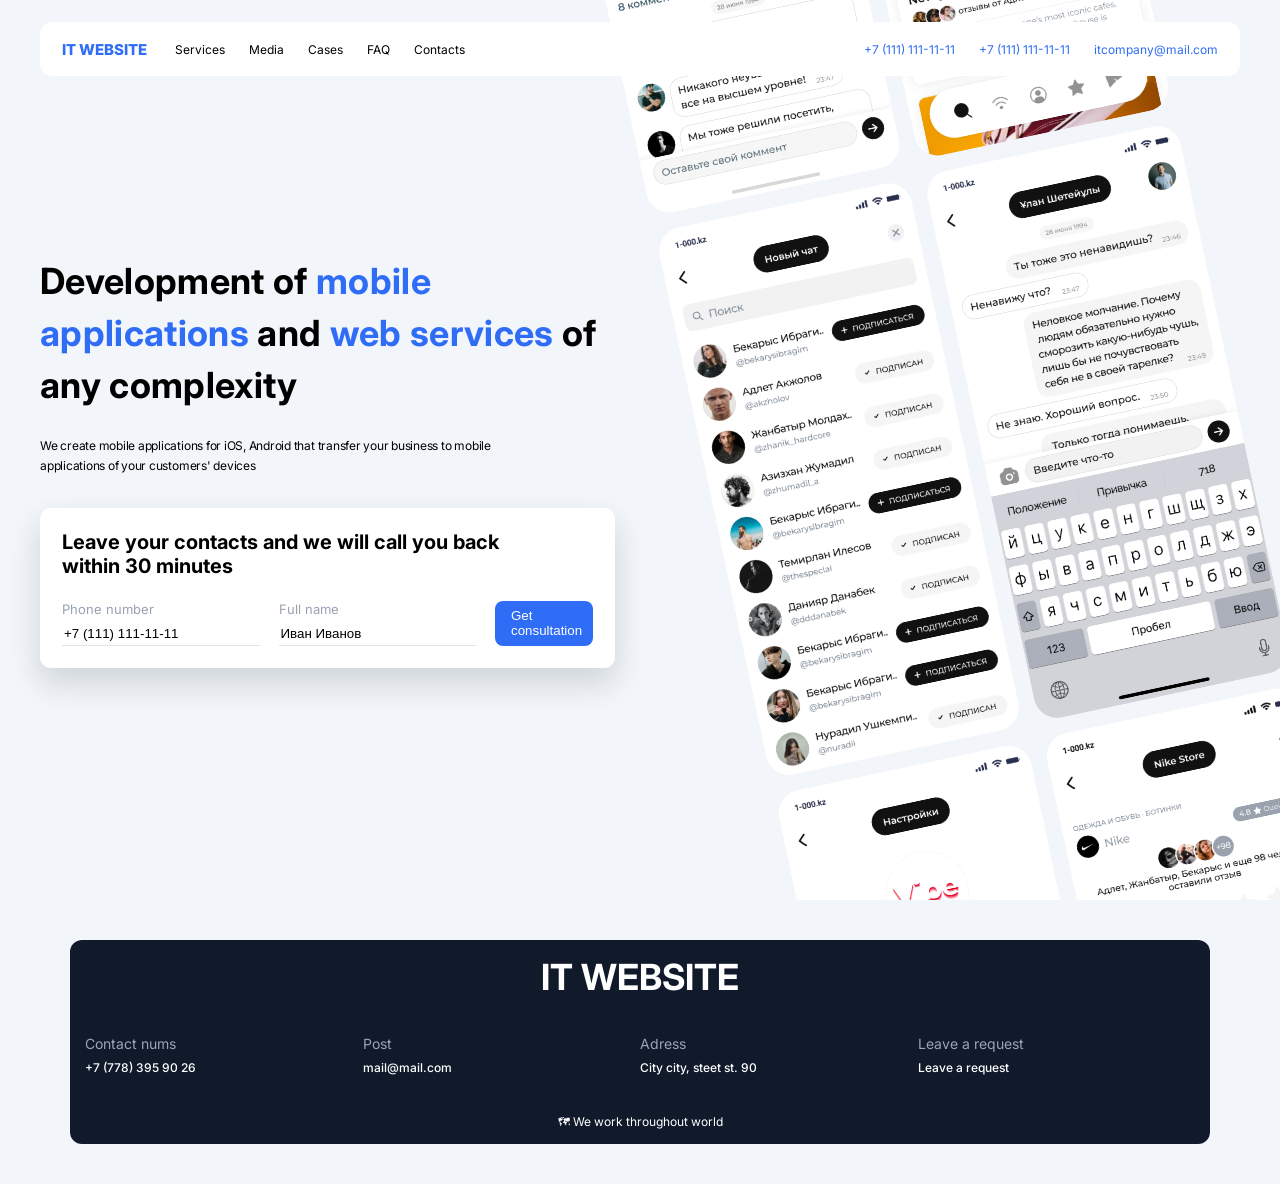
==== index.html @ f2cd30af "ready laba4" ====
<!doctype html>
<html lang="en">

<head>
    <meta charset="UTF-8" />
    <meta name="viewport" content="width=device-width, initial-scale=1.0" />
    <title>IT Website</title>
    <link href="https://fonts.googleapis.com/css2?family=Inter:wght@400;500;600;700;800&display=swap"
        rel="stylesheet" />
    <link rel="stylesheet" href="styles.css" />
</head>

<body>
    <div class="page">
        <header class="header">
            <div class="header_inner">
                <a class="logo" href="#top">IT WEBSITE</a>

                <nav class="navigation">
                    <a href="#services">Services</a>
                    <a href="#media">Media</a>
                    <a href="#cases">Cases</a>
                    <a href="#faq">FAQ</a>
                    <a href="#contacts">Contacts</a>
                </nav>

                <div class="header_contacts">
                    <a href="tel:+71111111111" class="contact-link contact-link--phone">+7 (111) 111-11-11</a>
                    <a href="tel:+71111111111" class="contact-link">+7 (111) 111-11-11</a>
                    <a href="mailto:itcompany@mail.com" class="contact-link contact-link--mail">itcompany@mail.com</a>
                </div>
            </div>
        </header>

        <main class="main">
            <div class="first_page">
                <div class="first_page_content">
                    <h1>Development of <span>mobile applications</span> and <span>web services</span> of
                        any complexity</h1>
                    <p class="description">We create mobile applications for iOS, Android that transfer your business to
                        mobile applications of your customers' devices</p>

                    <form class="consultation">
                        <div class="consultation_heading">Leave your contacts and we will call you back <br>within 30
                            minutes</div>
                        <div class="consultation_fields">
                            <label>
                                <span>Phone number</span>
                                <input type="tel" value="+7 (111) 111-11-11">
                            </label>
                            <label>
                                <span>Full name</span>
                                <input type="text" value="Иван Иванов">
                            </label>
                            <button type="submit">Get<br>consultation</button>
                        </div>
                    </form>
                </div>

                <div class="first_page_gallery">
                    <img src="src/pic1.jpg">
                    <img src="src/pic2.jpg">
                    <img src="src/pic3.jpg">
                    <img src="src/pic4.jpg">
                    <img src="src/pic5.jpg">
                    <img src="src/pic6.jpg">
                </div>
            </div>
        </main>

        <footer>
            <div class="footer_card">
                <a class="footer_logo" href="#top">IT WEBSITE</a>
                <div class="footer_contacts">
                    <p class="footer_item">
                        <span class="footer_label">Contact nums</span>
                        <strong>+7 (778) 395 90 26</strong>
                    </p>
                    <p class="footer_item">
                        <span class="footer_label">Post</span>
                        <strong>mail@mail.com</strong>
                    </p>
                    <p class="footer_item">
                        <span class="footer_label">Adress</span>
                        <strong>City city, steet st. 90</strong>
                    </p>
                    <p class="footer_item">
                        <span class="footer_label">Leave a request</span>
                        <strong>Leave a request</strong>
                    </p>
                </div>
                <p class="footer_world"><span>🗺</span> We work throughout world</p>
            </div>
        </footer>
    </div>
</body>

</html>
---- styles.css ----
:root {
    --blue: #2f6df6;
    --ink: #111827;
    --bg: #f2f5fa;
}

* {
    box-sizing: border-box;
}

body {
    margin: 0;
    font: 12px Inter, Arial, sans-serif;
    background: var(--bg);
}

a {
    color: black;
    text-decoration: none;
}

.header {
    position: fixed;
    z-index: 999;
    width: 100%;
    padding: 22px 40px;
}

.header_inner {
    display: flex;
    align-items: center;
    gap: 28px;
    min-height: 54px;
    padding: 0 22px;
    border-radius: 12px;
    background: white;
}

.logo {
    color: var(--blue);
    font-size: 15px;
    font-weight: 800;
}

.navigation,
.header_contacts {
    display: flex;
    align-items: center;
    gap: 24px;
    font-size: 12px;
}

.header_contacts {
    margin-left: auto;
    color: var(--blue);  
}

.header_contacts a {
    color: var(--blue);
}

.first_page {
    height: 900px;
    overflow: hidden;
    display: flex;
    justify-content: space-between;
    align-items: center;
    margin: 0 auto;
    padding: 0 40px;
}

.first_page_content {
    position: relative;
    z-index: 1;
    flex: 1 1 676px;
}

h1 {
    max-width: 600px;
    font-size: 36px;
    line-height: 144%;
    letter-spacing: 0.33px;
}

h1 span {
    color: var(--blue);
}

.description {
    max-width: 500px;
    line-height: 20px;
    letter-spacing: -0.24px;
    margin: 24px 0 32px;
}

.consultation {
    width: min(100%, 575px);
    padding: 22px;
    border-radius: 11px;
    background: white;
    box-shadow: 0 15px 31px #172a2c29;
}

.consultation_heading {
    margin-bottom: 23px;
    font-size: 20px;
    font-weight: 700;
}

.consultation_fields {
    display: grid;
    grid-template-columns: 1fr 1fr 98px;
    gap: 19px;

}

.consultation label {
    display: grid;
    color: #98a2b3;
    font-size: 13px;
}

.consultation input {
    width: 100%;
    border: 0;
    border-bottom: 1px solid #dfe3ea;
    outline: 0;
}

.consultation button {
    height: 45px;
    border: 0;
    border-radius: 8px;
    background: var(--blue);
    color: white;
    text-align: left;
    padding: 0 16px;
}

.first_page_gallery {
    flex: 0 1 540px;
    width: min(540px, 45vw);
    display: grid;
    grid-template-columns: repeat(2, 1fr);
    gap: 16px;
    transform: rotate(-12deg);
}

.first_page_gallery img {
    width: 100%;
    border-radius: 24px;
}

.footer_card {
    padding: 15px;
    border-radius: 12px;
    background: #101a2b;
    color: #fff;
    margin: 40px 70px;
}

.footer_card a{
    color: #fff;
}

.footer_logo {
    display: block;
    text-align: center;
    font-size: 36px;
    font-weight: 700;
    margin: 0 0 24px;
}

.footer_contacts {
    display: grid;
    grid-template-columns: repeat(4, 1fr);
}

.footer_item {
    display: grid;
    gap: 8px;
    font-style: normal;
}

.footer_label {
    color: #99a5b9;
    font-size: 14px;
}

.footer_item strong {
    font-weight: 500;
}

.footer_world {
    margin: 27px 0 0;
    text-align: center;
}
/* 
@media (max-width: 900px) {
    .header {
        padding: 12px 0;
    }

    .header_inner {
        padding: 0 16px;
    }

    .navigation {
        display: none;
    }

    .header_contacts .contact-link--phone {
        display: none;
    }

    .main {
        padding-top: 78px;
    }

    .first_page {
        min-height: 0;
        align-items: flex-start;
        gap: 24px;
        padding: 42px 24px 60px;
    }

    .first_page_content {
        flex-basis: 52%;
    }

    h1 {
        font-size: clamp(32px, 5vw, 44px);
        letter-spacing: -1.8px;
    }

    .first_page_description {
        margin: 22px 0 32px;
    }

    .consultation {
        padding: 20px 18px;
    }

    .consultation_fields {
        grid-template-columns: 1fr;
        gap: 16px;
    }

    .consultation button {
        width: 140px;
    }

    .first_page_gallery {
        flex-basis: 420px;
        width: 42vw;
        gap: 10px;
    }
}

@media (max-width: 600px) {


    .header_inner {
        justify-content: center;
        min-height: 48px;
    }


    .main {
        padding-top: 72px;
    }

    .first_page {
        display: flex;
        flex-direction: column;
        align-items: stretch;
        gap: 0;
        padding: 42px 16px 48px;
    }

    .first_page_content {
        display: contents;
    }

    h1 {
        order: 1;
        max-width: 420px;
        font-size: clamp(30px, 8vw, 38px);
        line-height: 1.08;
        letter-spacing: -1.4px;
    }

    .first_page_description {
        order: 2;
        max-width: 420px;
        margin: 24px 0 28px;
        font-size: 13px;
    }

    .first_page_gallery {
        order: 3;
        align-self: center;
        flex: 0 1 auto;
        width: min(100%, 420px);
        margin: 14px 0 26px;
        gap: 8px;
        transform: rotate(-8deg);
    }

    .first_page_gallery img {
        border-radius: 16px;
    }

    .consultation {
        order: 4;
        width: 100%;
        max-width: 420px;
        align-self: center;
        padding: 26px 18px 24px;
    }

    .consultation_heading {
        margin-bottom: 24px;
        font-size: 16px;
    }

    .consultation button {
        width: 155px;
    }
} */
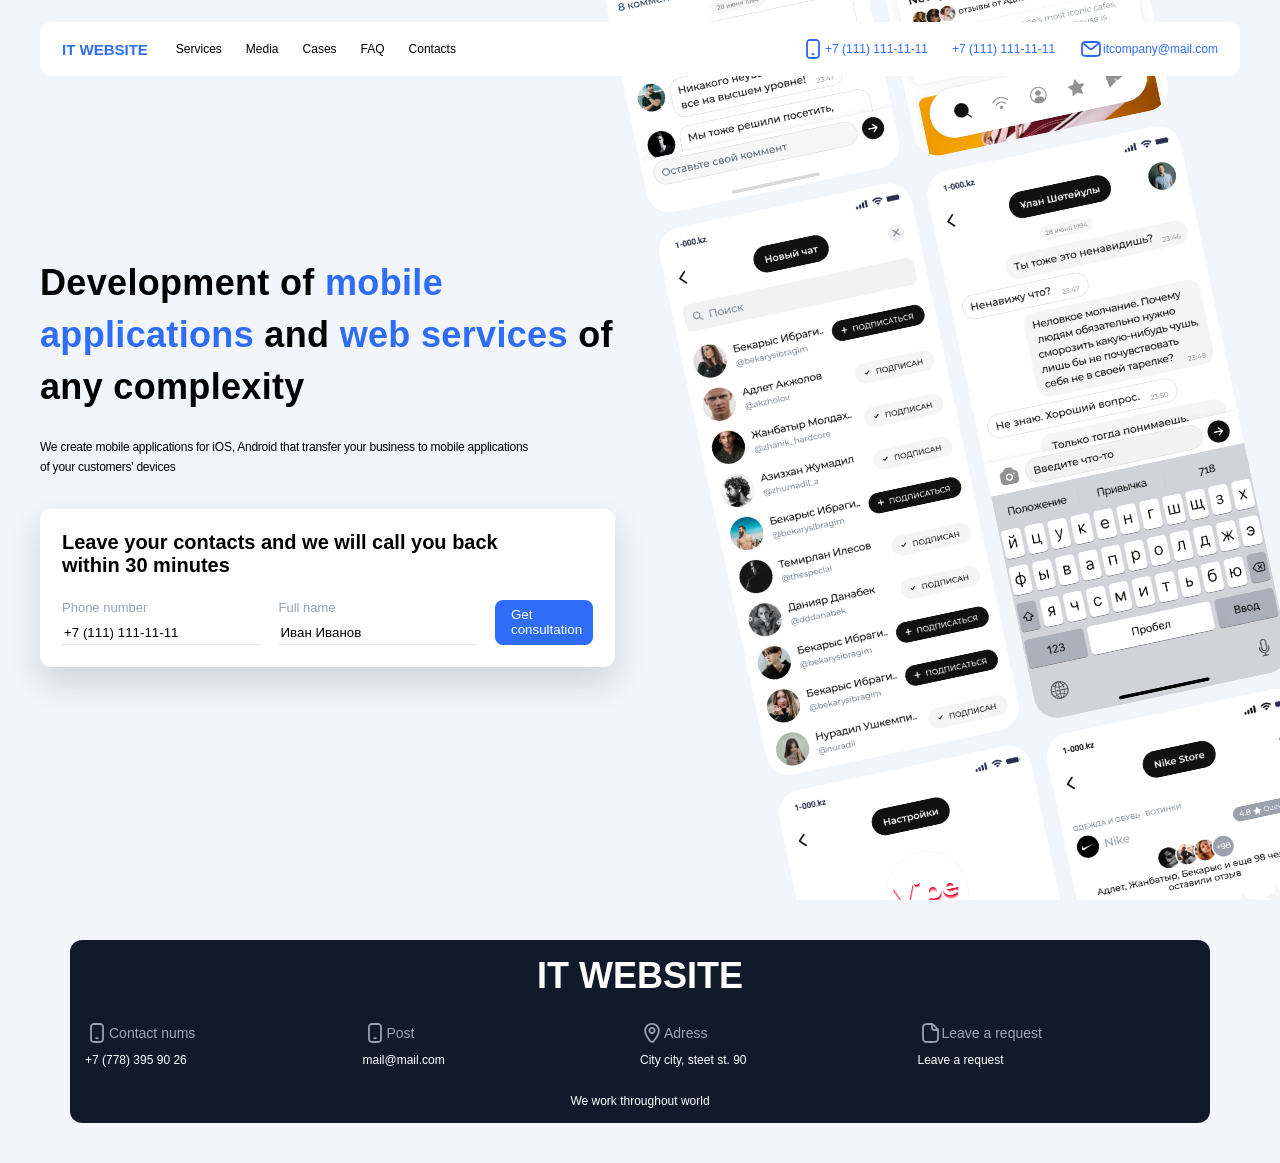
==== commit 7e38973d: "final ver" ====
--- a/index.html
+++ b/index.html
@@ -5,8 +5,6 @@
     <meta charset="UTF-8" />
     <meta name="viewport" content="width=device-width, initial-scale=1.0" />
     <title>IT Website</title>
-    <link href="https://fonts.googleapis.com/css2?family=Inter:wght@400;500;600;700;800&display=swap"
-        rel="stylesheet" />
     <link rel="stylesheet" href="styles.css" />
 </head>
 
@@ -25,9 +23,15 @@
                 </nav>
 
                 <div class="header_contacts">
-                    <a href="tel:+71111111111" class="contact-link contact-link--phone">+7 (111) 111-11-11</a>
+                    <div class="svg_block">
+                        <img src="src/ico/phone.svg">
+                        <a href="tel:+71111111111" class="contact-link">+7 (111) 111-11-11</a>
+                    </div>
                     <a href="tel:+71111111111" class="contact-link">+7 (111) 111-11-11</a>
-                    <a href="mailto:itcompany@mail.com" class="contact-link contact-link--mail">itcompany@mail.com</a>
+                    <div class="svg_block">
+                        <img src="src/ico/mail.svg">
+                        <a href="mailto:itcompany@mail.com" class="contact-link">itcompany@mail.com</a>
+                    </div>
                 </div>
             </div>
         </header>
@@ -72,24 +76,36 @@
             <div class="footer_card">
                 <a class="footer_logo" href="#top">IT WEBSITE</a>
                 <div class="footer_contacts">
-                    <p class="footer_item">
-                        <span class="footer_label">Contact nums</span>
+                    <div class="footer_item">
+                        <div class="svg_block">
+                            <img src="src/ico/phone_footer.svg">
+                            <span class="footer_label">Contact nums</span>
+                        </div>
                         <strong>+7 (778) 395 90 26</strong>
-                    </p>
-                    <p class="footer_item">
-                        <span class="footer_label">Post</span>
+                    </div>
+                    <div class="footer_item">
+                        <div class="svg_block">
+                            <img src="src/ico/phone_footer.svg">
+                            <span class="footer_label">Post</span>
+                        </div>
                         <strong>mail@mail.com</strong>
-                    </p>
-                    <p class="footer_item">
-                        <span class="footer_label">Adress</span>
+                    </div>
+                    <div class="footer_item">
+                        <div class="svg_block">
+                            <img src="src/ico/place_footer.svg">
+                            <span class="footer_label">Adress</span>
+                        </div>
                         <strong>City city, steet st. 90</strong>
-                    </p>
-                    <p class="footer_item">
-                        <span class="footer_label">Leave a request</span>
+                    </div>
+                    <div class="footer_item">
+                        <div class="svg_block">
+                            <img src="src/ico/document_footer.svg">
+                            <span class="footer_label">Leave a request</span>
+                        </div>
                         <strong>Leave a request</strong>
-                    </p>
+                    </div>
                 </div>
-                <p class="footer_world"><span>🗺</span> We work throughout world</p>
+                <p class="footer_world">We work throughout world</p>
             </div>
         </footer>
     </div>
--- a/styles.css
+++ b/styles.css
@@ -57,6 +57,11 @@
 
 .header_contacts a {
     color: var(--blue);
+}
+
+.svg_block {
+    display: flex;
+    align-items: center;
 }
 
 .first_page {
@@ -194,137 +199,4 @@
 .footer_world {
     margin: 27px 0 0;
     text-align: center;
-}
-/* 
-@media (max-width: 900px) {
-    .header {
-        padding: 12px 0;
-    }
-
-    .header_inner {
-        padding: 0 16px;
-    }
-
-    .navigation {
-        display: none;
-    }
-
-    .header_contacts .contact-link--phone {
-        display: none;
-    }
-
-    .main {
-        padding-top: 78px;
-    }
-
-    .first_page {
-        min-height: 0;
-        align-items: flex-start;
-        gap: 24px;
-        padding: 42px 24px 60px;
-    }
-
-    .first_page_content {
-        flex-basis: 52%;
-    }
-
-    h1 {
-        font-size: clamp(32px, 5vw, 44px);
-        letter-spacing: -1.8px;
-    }
-
-    .first_page_description {
-        margin: 22px 0 32px;
-    }
-
-    .consultation {
-        padding: 20px 18px;
-    }
-
-    .consultation_fields {
-        grid-template-columns: 1fr;
-        gap: 16px;
-    }
-
-    .consultation button {
-        width: 140px;
-    }
-
-    .first_page_gallery {
-        flex-basis: 420px;
-        width: 42vw;
-        gap: 10px;
-    }
-}
-
-@media (max-width: 600px) {
-
-
-    .header_inner {
-        justify-content: center;
-        min-height: 48px;
-    }
-
-
-    .main {
-        padding-top: 72px;
-    }
-
-    .first_page {
-        display: flex;
-        flex-direction: column;
-        align-items: stretch;
-        gap: 0;
-        padding: 42px 16px 48px;
-    }
-
-    .first_page_content {
-        display: contents;
-    }
-
-    h1 {
-        order: 1;
-        max-width: 420px;
-        font-size: clamp(30px, 8vw, 38px);
-        line-height: 1.08;
-        letter-spacing: -1.4px;
-    }
-
-    .first_page_description {
-        order: 2;
-        max-width: 420px;
-        margin: 24px 0 28px;
-        font-size: 13px;
-    }
-
-    .first_page_gallery {
-        order: 3;
-        align-self: center;
-        flex: 0 1 auto;
-        width: min(100%, 420px);
-        margin: 14px 0 26px;
-        gap: 8px;
-        transform: rotate(-8deg);
-    }
-
-    .first_page_gallery img {
-        border-radius: 16px;
-    }
-
-    .consultation {
-        order: 4;
-        width: 100%;
-        max-width: 420px;
-        align-self: center;
-        padding: 26px 18px 24px;
-    }
-
-    .consultation_heading {
-        margin-bottom: 24px;
-        font-size: 16px;
-    }
-
-    .consultation button {
-        width: 155px;
-    }
-} */+}
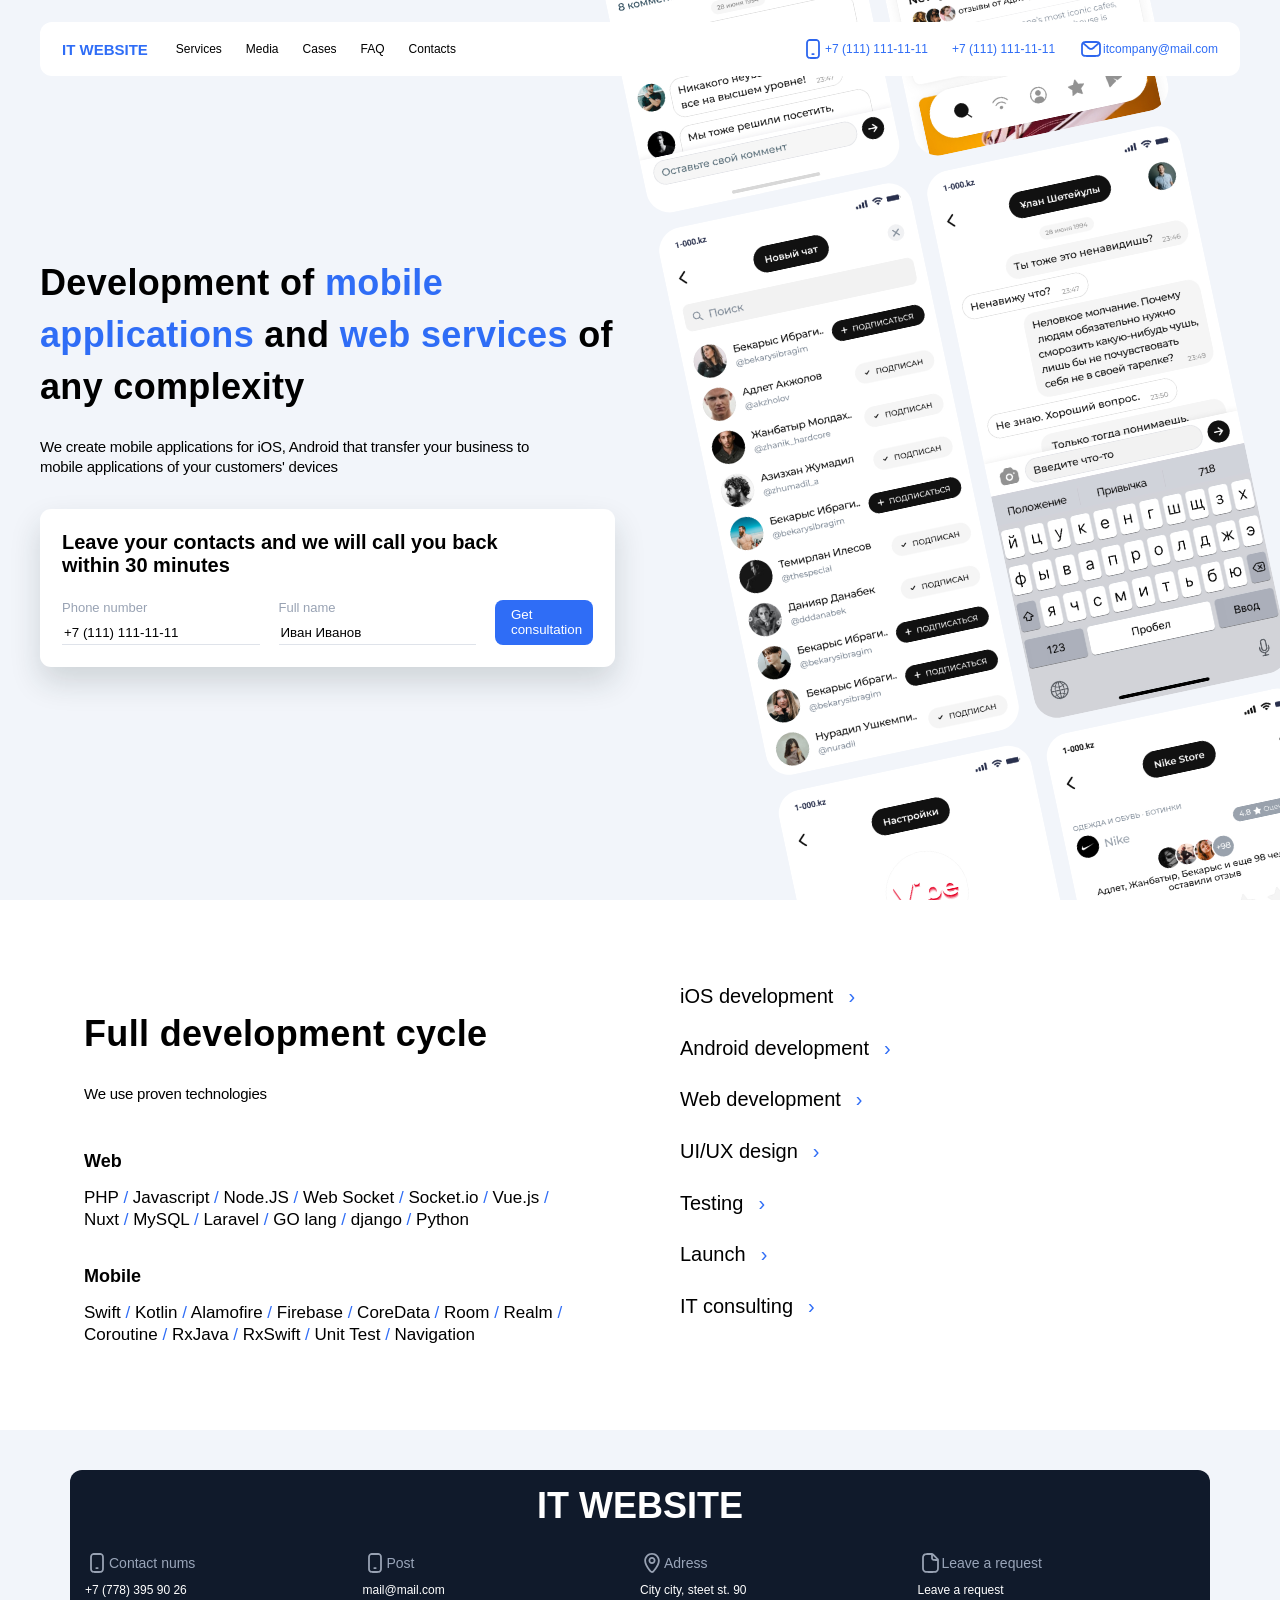
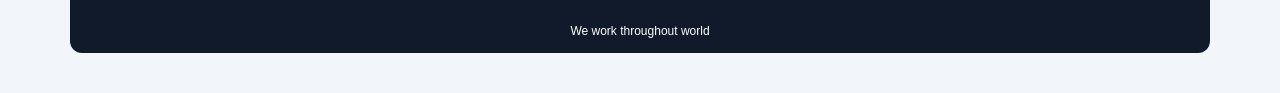
==== commit a937dc08: "Built second_page" ====
--- a/index.html
+++ b/index.html
@@ -70,6 +70,35 @@
                     <img src="src/pic6.jpg">
                 </div>
             </div>
+            <div class="second_page">
+                <div class="name_block">
+                    <h1>Full development cycle</h1>
+                    <p class="description">We use proven technologies</p>
+                </div>
+                <div class="languages_block">
+                    <div>
+                        <h2>Web</h2>
+                        <p class="enums">PHP <span>/</span> Javascript <span>/</span> Node.JS <span>/</span> Web Socket <span>/</span>
+                            Socket.io <span>/</span> Vue.js <span>/</span> Nuxt <span>/</span> MySQL <span>/</span>
+                            Laravel <span>/</span> GO lang <span>/</span> django <span>/</span> Python</p>
+                    </div>
+                    <div>
+                        <h2>Mobile</h2>
+                        <p class="enums">Swift <span>/</span> Kotlin <span>/</span> Alamofire <span>/</span> Firebase <span>/</span>
+                            CoreData <span>/</span> Room <span>/</span> Realm <span>/</span> Coroutine <span>/</span>
+                            RxJava <span>/</span> RxSwift <span>/</span> Unit Test <span>/</span> Navigation</p>
+                    </div>
+                </div>
+                <div class="nav_block">
+                    <a href="#ios">iOS development <span>&#8250</span></a>
+                    <a href="#android">Android development <span>&#8250</span></a>
+                    <a href="#web">Web development <span>&#8250</span></a>
+                    <a href="#design">UI/UX design <span>&#8250</span></a>
+                    <a href="#testing">Testing <span>&#8250</span></a>
+                    <a href="#launch">Launch <span>&#8250</span></a>
+                    <a href="#consulting">IT consulting <span>&#8250</span></a>
+                </div>
+            </div>
         </main>
 
         <footer>
--- a/styles.css
+++ b/styles.css
@@ -93,6 +93,7 @@
 
 .description {
     max-width: 500px;
+    font-size: 15px;
     line-height: 20px;
     letter-spacing: -0.24px;
     margin: 24px 0 32px;
@@ -199,4 +200,62 @@
 .footer_world {
     margin: 27px 0 0;
     text-align: center;
-}+}
+
+.second_page {
+    display: grid;
+    column-gap:100px;
+    min-height: 520px;
+    padding: 84px;
+    justify-content: left;
+    background: white;
+}
+
+
+.languages_block {
+    width: 496px;
+    display: flex;
+    flex-direction: column;
+    gap: 20px;
+}
+
+
+.enums {
+    margin: 0;
+    font-size: 17px;
+    line-height: 22px;
+}
+
+.enums span {
+    color: var(--blue);
+}
+
+
+.nav_block {
+    grid-column: 2;
+    grid-row: 1 / span 2; /* расстянул на 2 ряда вниз 1 - start, span 2 - end */
+    display: flex;
+    flex-direction: column;
+}
+
+.nav_block a {
+    display: flex;
+    flex: auto; /* занимает все пространство блока, позволяет сжиматься и расжиматься */
+    font-size: 20px;
+    line-height: 24px;
+    text-decoration: none;
+    color: black;
+}
+
+.nav_block a:hover{
+  font-weight: 600;
+  text-decoration: underline;
+  text-decoration-color: var(--blue);
+  text-underline-offset: 5px;
+}
+
+.nav_block a span{
+    color: var(--blue);
+    margin-left: 15px;
+    text-decoration: none;
+}
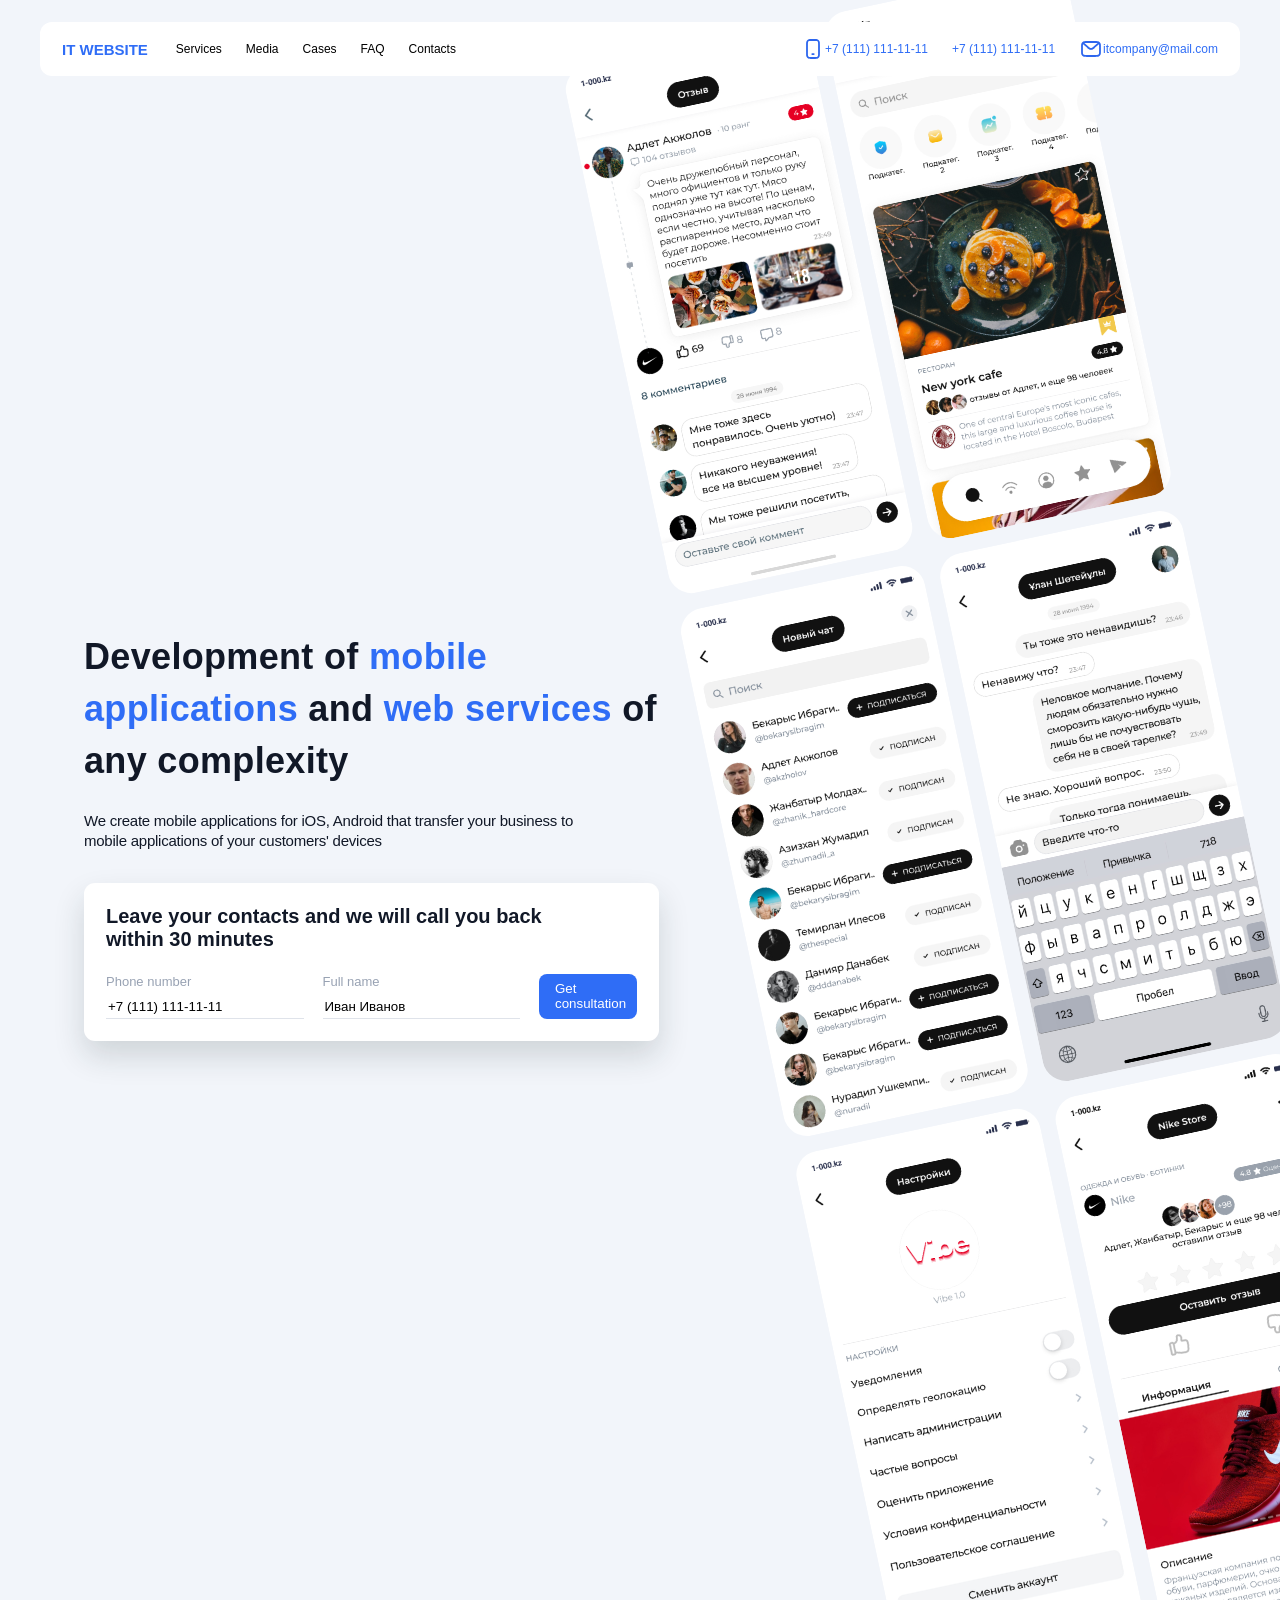
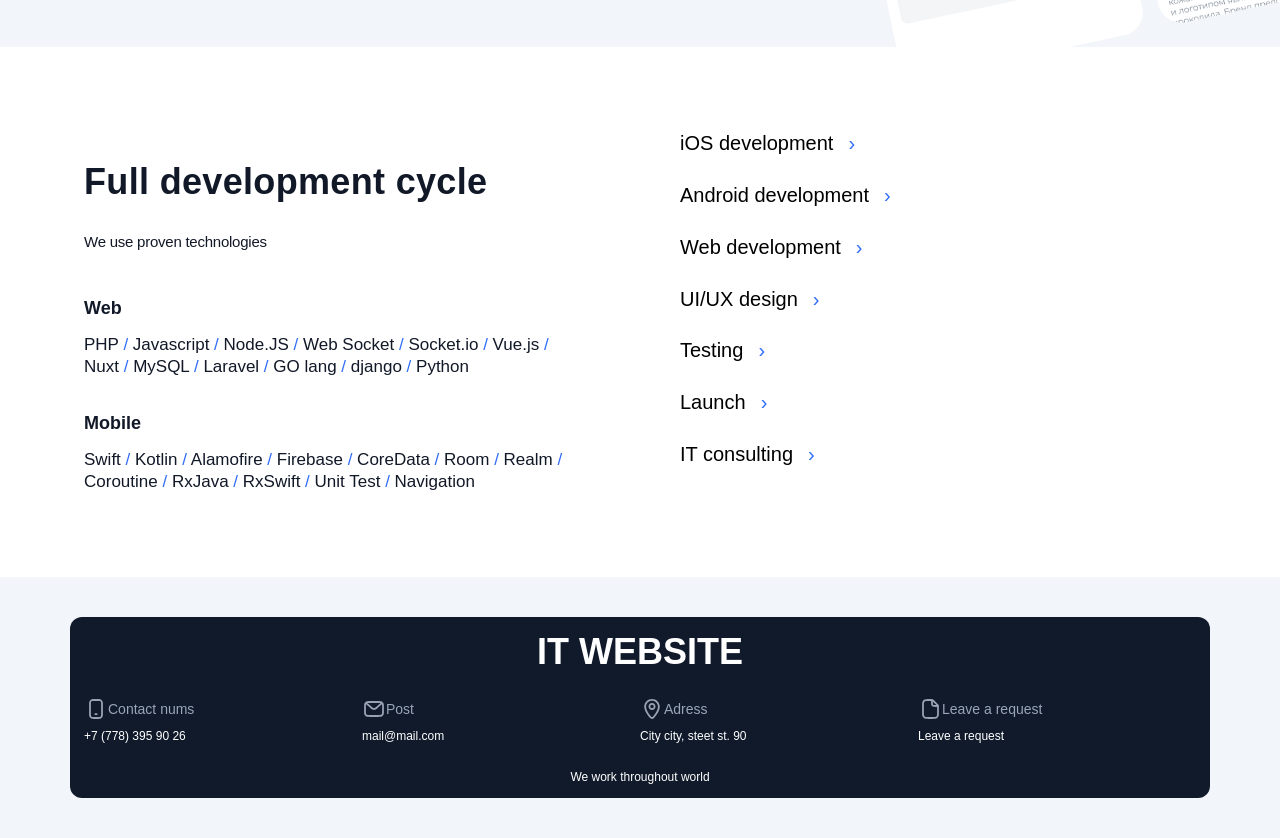
==== commit 3db4ea01: "Add adaptive" ====
--- a/index.html
+++ b/index.html
@@ -114,7 +114,7 @@
                     </div>
                     <div class="footer_item">
                         <div class="svg_block">
-                            <img src="src/ico/phone_footer.svg">
+                            <img src="src/ico/mail_footer.svg">
                             <span class="footer_label">Post</span>
                         </div>
                         <strong>mail@mail.com</strong>
--- a/styles.css
+++ b/styles.css
@@ -12,6 +12,7 @@
     margin: 0;
     font: 12px Inter, Arial, sans-serif;
     background: var(--bg);
+    color: var(--ink);
 }
 
 a {
@@ -65,13 +66,13 @@
 }
 
 .first_page {
-    height: 900px;
+    min-height: 900px;
     overflow: hidden;
     display: flex;
     justify-content: space-between;
     align-items: center;
     margin: 0 auto;
-    padding: 0 40px;
+    padding: 0 40px 0 84px;
 }
 
 .first_page_content {
@@ -158,7 +159,7 @@
 }
 
 .footer_card {
-    padding: 15px;
+    padding: 14px;
     border-radius: 12px;
     background: #101a2b;
     color: #fff;
@@ -204,6 +205,7 @@
 
 .second_page {
     display: grid;
+    grid-template-columns: minmax(0, 496px) minmax(260px, 1fr);
     column-gap:100px;
     min-height: 520px;
     padding: 84px;
@@ -259,3 +261,208 @@
     margin-left: 15px;
     text-decoration: none;
 }
+
+/* 426px - 768px */
+@media (max-width: 768px) {
+    .header {
+        padding: 16px 24px;
+    }
+
+    .header_inner {
+        gap: 20px;
+        padding: 0 18px;
+    }
+
+    .navigation {
+        gap: 14px;
+    }
+
+    .header_contacts {
+        gap: 12px;
+    }
+
+    .header_contacts .svg_block:first-child a {
+        display: none;
+    }
+
+    .first_page {
+        min-height: 820px;
+        padding: 110px 32px 60px;
+        gap: 28px;
+    }
+
+    .first_page_content {
+        flex-basis: 55%;
+    }
+
+    .first_page_gallery {
+        width: min(440px, 43vw);
+        gap: 12px;
+    }
+
+    .consultation_fields {
+        grid-template-columns: 1fr 1fr;
+    }
+
+    .consultation button {
+        grid-column: 1 / -1;
+        width: 140px;
+    }
+
+    .second_page {
+        grid-template-columns: minmax(0, 1fr) minmax(230px, .75fr);
+        column-gap: 48px;
+        padding: 64px 56px;
+    }
+
+    .languages_block {
+        width: auto;
+    }
+
+    .footer_card {
+        margin: 32px 40px;
+    }
+}
+
+/* 425px and smaller */
+@media (max-width: 425px) {
+    .header {
+        padding: 10px 12px;
+    }
+
+    .header_inner {
+        min-height: 48px;
+        padding: 0 14px;
+        gap: 12px;
+    }
+
+    .logo {
+        white-space: nowrap;
+    }
+
+    .navigation {
+        display: none;
+    }
+
+    .header_contacts {
+        gap: 0;
+        margin-left: auto;
+    }
+
+    .header_contacts .svg_block:first-child {
+        display: none;
+    }
+
+    .header_contacts .svg_block:last-child a {
+        display: none;
+    }
+
+    .header_contacts .svg_block:last-child img {
+        width: 18px;
+        height: 18px;
+    }
+
+    .first_page {
+        min-height: 0;
+        display: block;
+        padding: 96px 16px 48px;
+    }
+
+    .first_page_content {
+        width: 100%;
+    }
+
+    .description {
+        margin: 18px 0 24px;
+    }
+
+    .consultation {
+        width: 100%;
+        padding: 18px;
+    }
+
+    .consultation_heading {
+        margin-bottom: 18px;
+    }
+
+    .consultation_fields {
+        display: flex;
+        flex-direction: column;
+        gap: 14px;
+    }
+
+    .consultation input {
+        height: 30px;
+    }
+
+    .consultation button {
+        width: 100%;
+        height: 48px;
+        text-align: center;
+    }
+
+    .first_page_gallery {
+        width: 112%;
+        margin: 52px -6% 0;
+        gap: 8px;
+        transform: rotate(-8deg);
+    }
+
+    .first_page_gallery img {
+        border-radius: 14px;
+    }
+
+    .second_page {
+        display: block;
+        min-height: 0;
+        padding: 48px 16px 56px;
+    }
+
+    .languages_block {
+        gap: 24px;
+        margin-top: 30px;
+    }
+
+    .nav_block {
+        gap: 0;
+        margin-top: 36px;
+    }
+
+    .nav_block a {
+        min-height: 44px;
+        align-items: center;
+        justify-content: space-between;
+        border-bottom: 1px solid #e5e9f0;
+    }
+
+    .nav_block a span {
+        margin-left: 10px;
+    }
+
+    .footer_card {
+        margin: 0 12px 12px;
+        padding: 24px 18px;
+    }
+
+    .footer_logo {
+        margin-bottom: 28px;
+    }
+
+    .footer_contacts {
+        grid-template-columns: 1fr 1fr;
+        gap: 24px 16px;
+    }
+
+    .footer_item {
+        gap: 6px;
+        min-width: 0;
+    }
+
+    .footer_item strong {
+        overflow-wrap: anywhere;
+    }
+
+    .footer_world {
+        margin-top: 28px;
+    }
+}
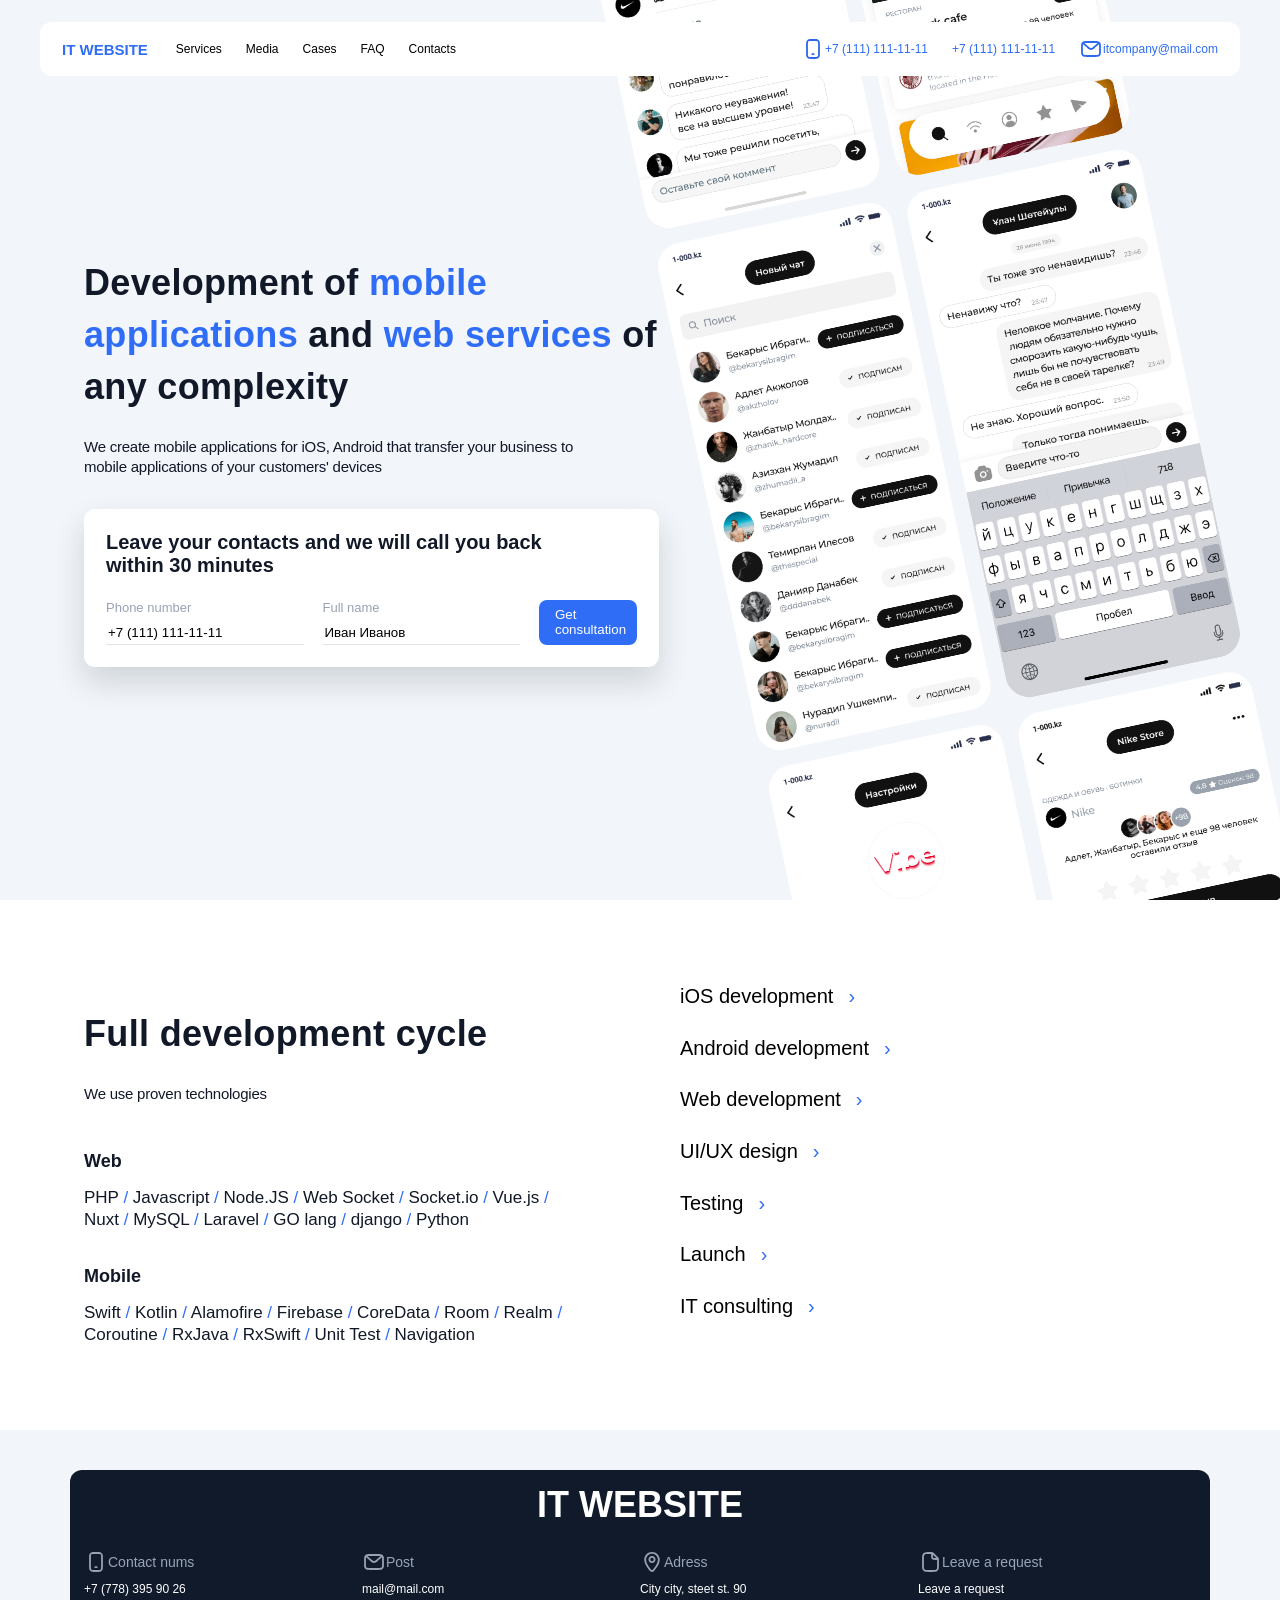
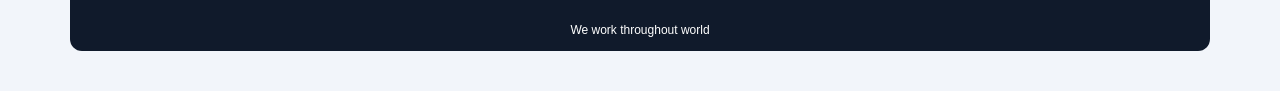
==== commit b5e8d190: "niw" ====
--- a/index.html
+++ b/index.html
@@ -56,7 +56,7 @@
                                 <span>Full name</span>
                                 <input type="text" value="Иван Иванов">
                             </label>
-                            <button type="submit">Get<br>consultation</button>
+                            <button type="submit">Get consultation</button>
                         </div>
                     </form>
                 </div>
--- a/styles.css
+++ b/styles.css
@@ -66,13 +66,13 @@
 }
 
 .first_page {
-    min-height: 900px;
+    height: 900px;
     overflow: hidden;
     display: flex;
     justify-content: space-between;
     align-items: center;
     margin: 0 auto;
-    padding: 0 40px 0 84px;
+    padding: 0 84px;
 }
 
 .first_page_content {
@@ -205,7 +205,6 @@
 
 .second_page {
     display: grid;
-    grid-template-columns: minmax(0, 496px) minmax(260px, 1fr);
     column-gap:100px;
     min-height: 520px;
     padding: 84px;
@@ -264,9 +263,6 @@
 
 /* 426px - 768px */
 @media (max-width: 768px) {
-    .header {
-        padding: 16px 24px;
-    }
 
     .header_inner {
         gap: 20px;
@@ -274,7 +270,7 @@
     }
 
     .navigation {
-        gap: 14px;
+        display: none;
     }
 
     .header_contacts {
@@ -336,53 +332,22 @@
         gap: 12px;
     }
 
-    .logo {
-        white-space: nowrap;
-    }
-
     .navigation {
         display: none;
     }
 
-    .header_contacts {
-        gap: 0;
-        margin-left: auto;
-    }
-
-    .header_contacts .svg_block:first-child {
+    .header_contacts{
         display: none;
-    }
-
-    .header_contacts .svg_block:last-child a {
-        display: none;
-    }
-
-    .header_contacts .svg_block:last-child img {
-        width: 18px;
-        height: 18px;
     }
 
     .first_page {
         min-height: 0;
         display: block;
-        padding: 96px 16px 48px;
-    }
-
-    .first_page_content {
-        width: 100%;
-    }
-
-    .description {
-        margin: 18px 0 24px;
     }
 
     .consultation {
         width: 100%;
         padding: 18px;
-    }
-
-    .consultation_heading {
-        margin-bottom: 18px;
     }
 
     .consultation_fields {
@@ -391,26 +356,6 @@
         gap: 14px;
     }
 
-    .consultation input {
-        height: 30px;
-    }
-
-    .consultation button {
-        width: 100%;
-        height: 48px;
-        text-align: center;
-    }
-
-    .first_page_gallery {
-        width: 112%;
-        margin: 52px -6% 0;
-        gap: 8px;
-        transform: rotate(-8deg);
-    }
-
-    .first_page_gallery img {
-        border-radius: 14px;
-    }
 
     .second_page {
         display: block;
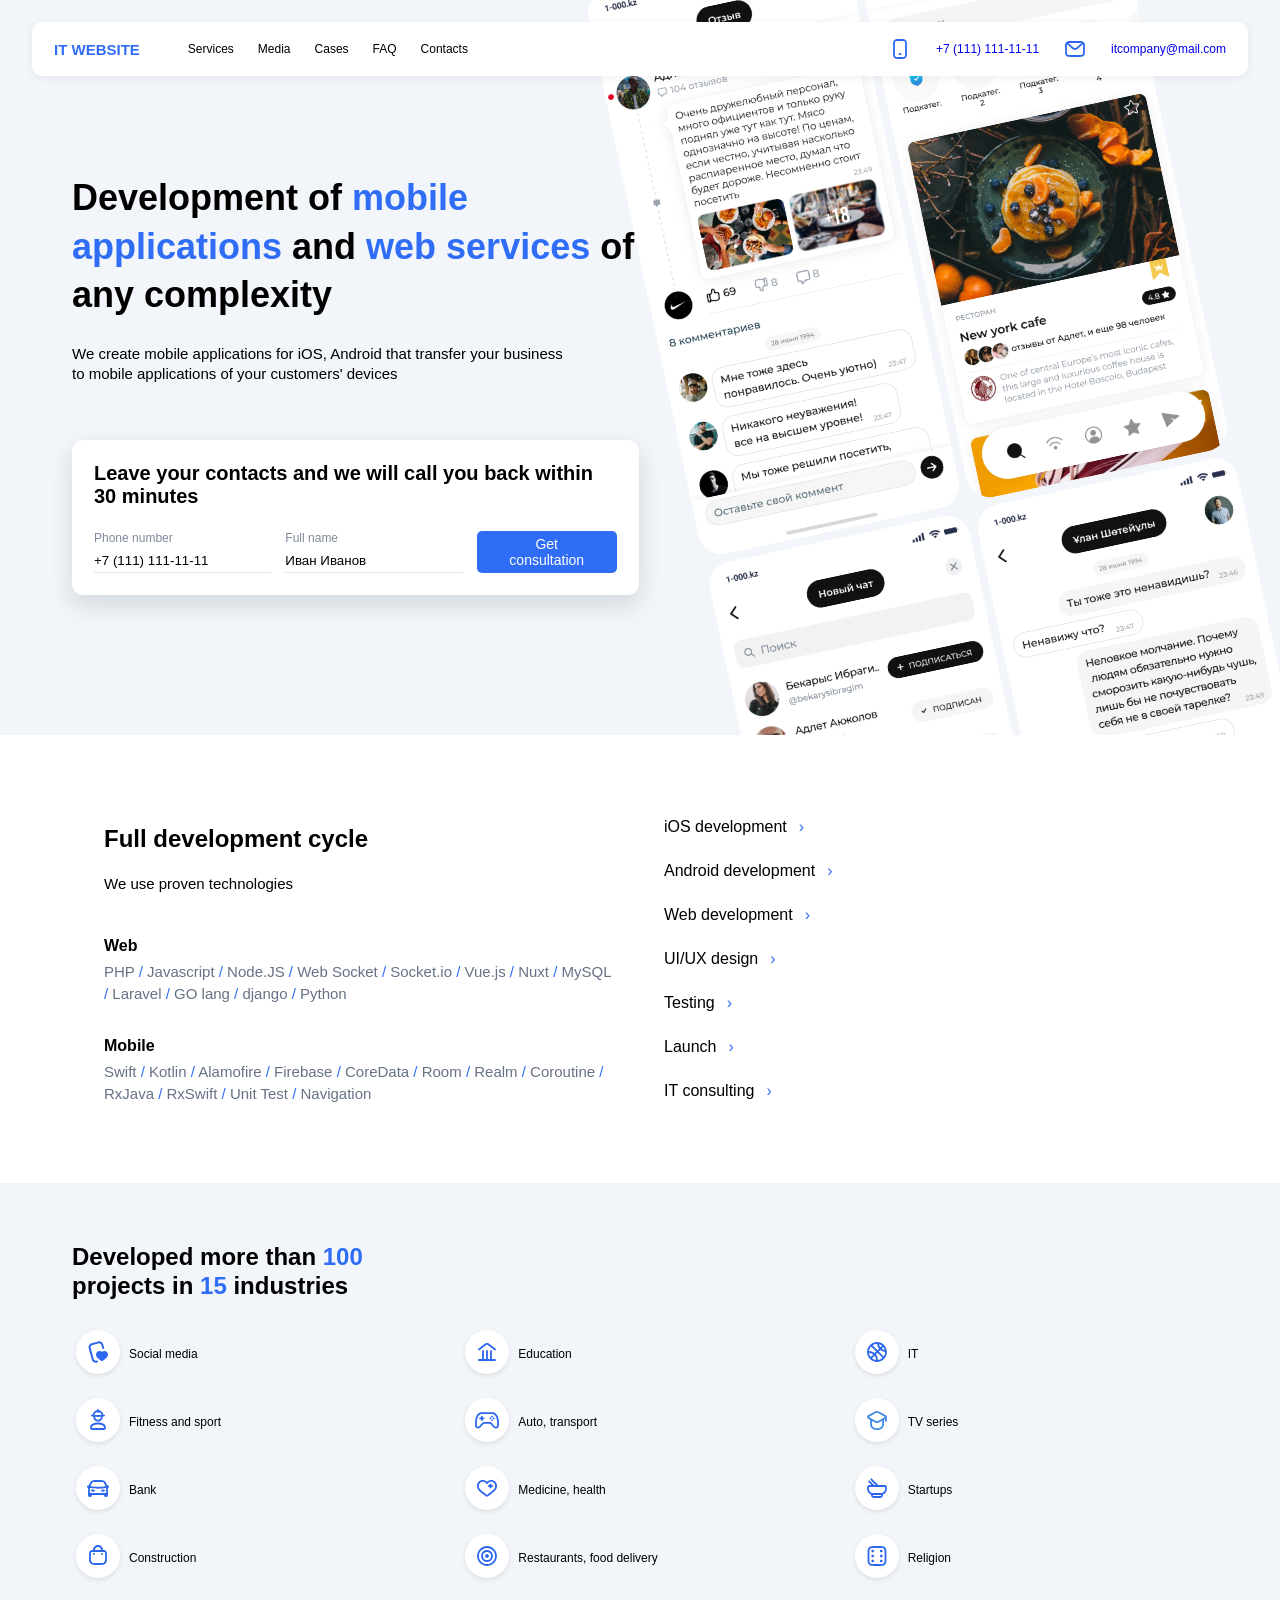
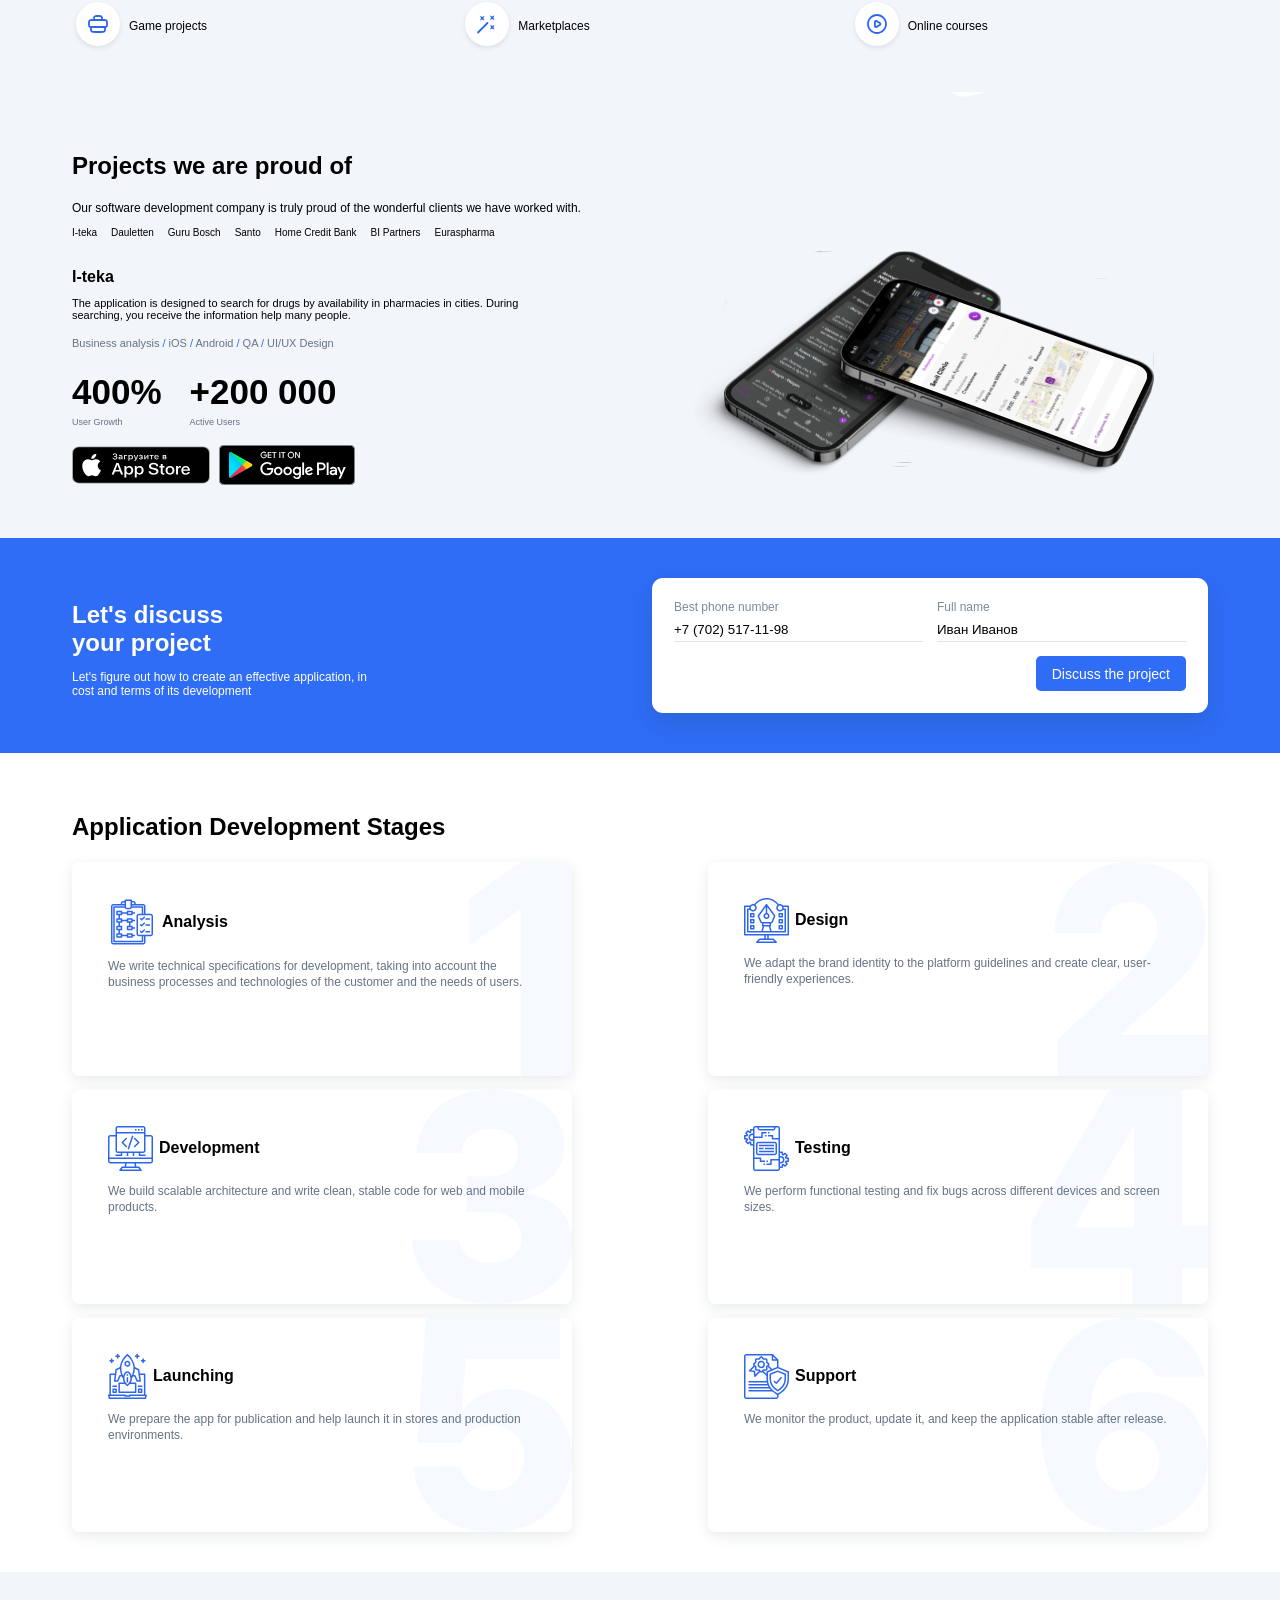
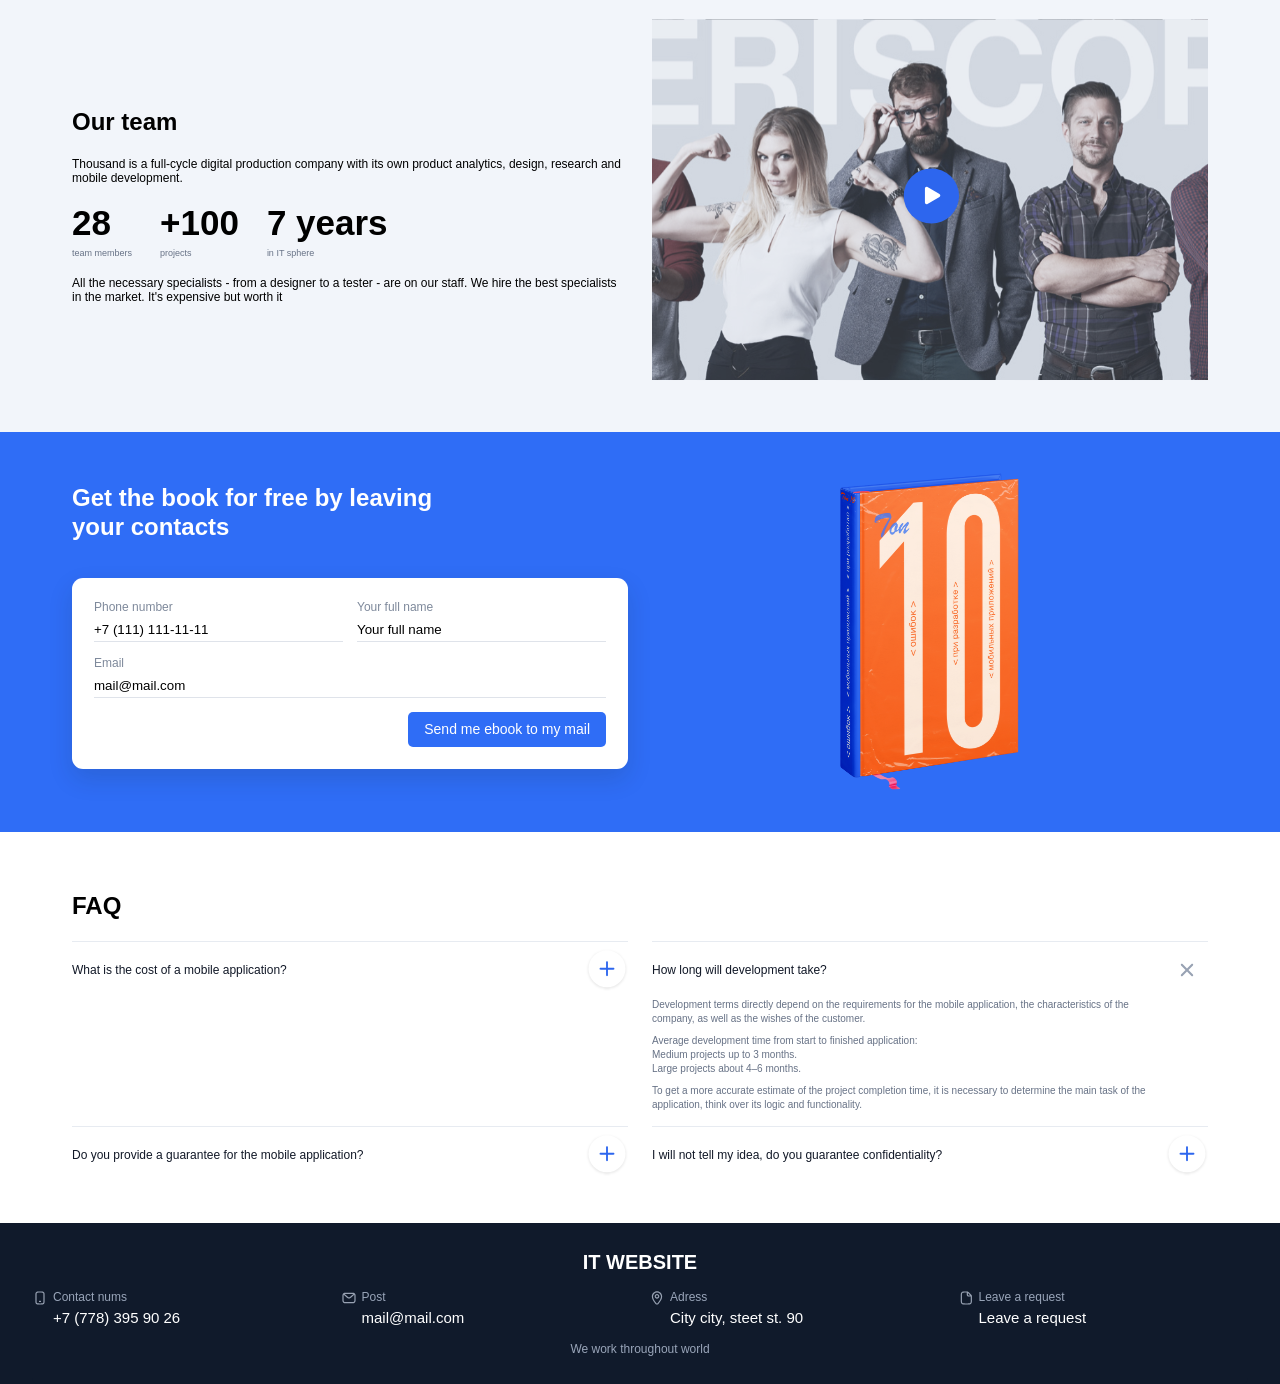
==== commit 411e0006: "work PC ver" ====
--- a/index.html
+++ b/index.html
@@ -2,142 +2,379 @@
 <html lang="en">
 
 <head>
-    <meta charset="UTF-8" />
-    <meta name="viewport" content="width=device-width, initial-scale=1.0" />
+    <meta charset="UTF-8">
+    <meta name="viewport" content="width=device-width, initial-scale=1.0">
     <title>IT Website</title>
-    <link rel="stylesheet" href="styles.css" />
+    <link rel="stylesheet" href="styles.css">
 </head>
 
-<body>
-    <div class="page">
-        <header class="header">
-            <div class="header_inner">
-                <a class="logo" href="#top">IT WEBSITE</a>
-
-                <nav class="navigation">
-                    <a href="#services">Services</a>
-                    <a href="#media">Media</a>
-                    <a href="#cases">Cases</a>
-                    <a href="#faq">FAQ</a>
-                    <a href="#contacts">Contacts</a>
-                </nav>
-
-                <div class="header_contacts">
-                    <div class="svg_block">
-                        <img src="src/ico/phone.svg">
-                        <a href="tel:+71111111111" class="contact-link">+7 (111) 111-11-11</a>
-                    </div>
-                    <a href="tel:+71111111111" class="contact-link">+7 (111) 111-11-11</a>
-                    <div class="svg_block">
-                        <img src="src/ico/mail.svg">
-                        <a href="mailto:itcompany@mail.com" class="contact-link">itcompany@mail.com</a>
-                    </div>
-                </div>
-            </div>
-        </header>
-
-        <main class="main">
-            <div class="first_page">
+<body id="top">
+    <header class="header">
+        <div class="container">
+            <button class="menu_button" type="button" aria-label="Open menu" aria-controls="mobile-menu"
+                aria-expanded="false">☰</button>
+            <a class="logo" href="#top">IT WEBSITE</a>
+            <nav class="navigation">
+                <a href="#services">Services</a>
+                <a href="#media">Media</a>
+                <a href="#cases">Cases</a>
+                <a href="#faq">FAQ</a>
+                <a href="#contacts">Contacts</a>
+            </nav>
+            <div class="header_contacts">
+                <img src="src/ico/phone.svg" alt="Phone">
+                <a href="tel:+71111111111">+7 (111) 111-11-11</a>
+                <img src="src/ico/mail.svg" alt="Email">
+                <a href="mailto:itcompany@mail.com">itcompany@mail.com</a>
+            </div>
+        </div>
+    </header>
+
+    <div class="mobile_menu" id="mobile-menu" aria-hidden="true">
+        <button class="menu_close" type="button" aria-label="Close menu">×</button>
+        <a class="menu_logo" href="#top">IT WEBSITE</a>
+        <nav>
+            <a href="#services">Services</a>
+            <a href="#media">Media</a>
+            <a href="#cases">Cases</a>
+            <a href="#faq">FAQ</a>
+            <a href="#contacts">Contacts</a>
+        </nav>
+        <div class="menu_contacts">
+            <a href="tel:+71111111111">+7 (111) 111-11-11</a>
+            <a href="mailto:itcompany@mail.com">itcompany@mail.com</a>
+        </div>
+    </div>
+
+    <main>
+        <div class="first_page">
+            <div class="container">
                 <div class="first_page_content">
-                    <h1>Development of <span>mobile applications</span> and <span>web services</span> of
-                        any complexity</h1>
+                    <h1>Development of <span>mobile applications</span> and <span>web services</span> of any complexity
+                    </h1>
                     <p class="description">We create mobile applications for iOS, Android that transfer your business to
                         mobile applications of your customers' devices</p>
-
-                    <form class="consultation">
-                        <div class="consultation_heading">Leave your contacts and we will call you back <br>within 30
-                            minutes</div>
-                        <div class="consultation_fields">
-                            <label>
-                                <span>Phone number</span>
-                                <input type="tel" value="+7 (111) 111-11-11">
-                            </label>
-                            <label>
-                                <span>Full name</span>
-                                <input type="text" value="Иван Иванов">
-                            </label>
-                            <button type="submit">Get consultation</button>
-                        </div>
-                    </form>
-                </div>
-
+                </div>
                 <div class="first_page_gallery">
-                    <img src="src/pic1.jpg">
-                    <img src="src/pic2.jpg">
-                    <img src="src/pic3.jpg">
-                    <img src="src/pic4.jpg">
-                    <img src="src/pic5.jpg">
-                    <img src="src/pic6.jpg">
-                </div>
-            </div>
-            <div class="second_page">
+                    <img src="src/pic1.jpg" alt="">
+                    <img src="src/pic2.jpg" alt="">
+                    <img src="src/pic3.jpg" alt="">
+                    <img src="src/pic4.jpg" alt="">
+                    <img src="src/pic5.jpg" alt="">
+                    <img src="src/pic6.jpg" alt="">
+                </div>
+                <form class="consultation">
+                    <strong>Leave your contacts and we will call you back within 30 minutes</strong>
+                    <div class="form_fields">
+                        <label>Phone number<input type="tel" value="+7 (111) 111-11-11"></label>
+                        <label>Full name<input type="text" value="Иван Иванов"></label>
+                        <button type="submit">Get<br>consultation</button>
+                    </div>
+                </form>
+            </div>
+        </div>
+
+        <div class="second_page">
+            <div class="container">
                 <div class="name_block">
-                    <h1>Full development cycle</h1>
+                    <h2>Full development cycle</h2>
                     <p class="description">We use proven technologies</p>
                 </div>
                 <div class="languages_block">
                     <div>
-                        <h2>Web</h2>
-                        <p class="enums">PHP <span>/</span> Javascript <span>/</span> Node.JS <span>/</span> Web Socket <span>/</span>
-                            Socket.io <span>/</span> Vue.js <span>/</span> Nuxt <span>/</span> MySQL <span>/</span>
-                            Laravel <span>/</span> GO lang <span>/</span> django <span>/</span> Python</p>
+                        <h3>Web</h3>
+                        <p class="enums">PHP <span>/</span> Javascript <span>/</span> Node.JS <span>/</span> Web Socket
+                            <span>/</span> Socket.io <span>/</span> Vue.js <span>/</span> Nuxt <span>/</span> MySQL
+                            <span>/</span> Laravel <span>/</span> GO lang <span>/</span> django <span>/</span> Python
+                        </p>
                     </div>
                     <div>
-                        <h2>Mobile</h2>
-                        <p class="enums">Swift <span>/</span> Kotlin <span>/</span> Alamofire <span>/</span> Firebase <span>/</span>
-                            CoreData <span>/</span> Room <span>/</span> Realm <span>/</span> Coroutine <span>/</span>
-                            RxJava <span>/</span> RxSwift <span>/</span> Unit Test <span>/</span> Navigation</p>
-                    </div>
-                </div>
-                <div class="nav_block">
-                    <a href="#ios">iOS development <span>&#8250</span></a>
-                    <a href="#android">Android development <span>&#8250</span></a>
-                    <a href="#web">Web development <span>&#8250</span></a>
-                    <a href="#design">UI/UX design <span>&#8250</span></a>
-                    <a href="#testing">Testing <span>&#8250</span></a>
-                    <a href="#launch">Launch <span>&#8250</span></a>
-                    <a href="#consulting">IT consulting <span>&#8250</span></a>
-                </div>
-            </div>
-        </main>
-
-        <footer>
-            <div class="footer_card">
-                <a class="footer_logo" href="#top">IT WEBSITE</a>
-                <div class="footer_contacts">
-                    <div class="footer_item">
-                        <div class="svg_block">
-                            <img src="src/ico/phone_footer.svg">
-                            <span class="footer_label">Contact nums</span>
-                        </div>
-                        <strong>+7 (778) 395 90 26</strong>
-                    </div>
-                    <div class="footer_item">
-                        <div class="svg_block">
-                            <img src="src/ico/mail_footer.svg">
-                            <span class="footer_label">Post</span>
-                        </div>
-                        <strong>mail@mail.com</strong>
-                    </div>
-                    <div class="footer_item">
-                        <div class="svg_block">
-                            <img src="src/ico/place_footer.svg">
-                            <span class="footer_label">Adress</span>
-                        </div>
-                        <strong>City city, steet st. 90</strong>
-                    </div>
-                    <div class="footer_item">
-                        <div class="svg_block">
-                            <img src="src/ico/document_footer.svg">
-                            <span class="footer_label">Leave a request</span>
-                        </div>
-                        <strong>Leave a request</strong>
-                    </div>
-                </div>
-                <p class="footer_world">We work throughout world</p>
-            </div>
-        </footer>
-    </div>
+                        <h3>Mobile</h3>
+                        <p class="enums">Swift <span>/</span> Kotlin <span>/</span> Alamofire <span>/</span> Firebase
+                            <span>/</span> CoreData <span>/</span> Room <span>/</span> Realm <span>/</span> Coroutine
+                            <span>/</span> RxJava <span>/</span> RxSwift <span>/</span> Unit Test <span>/</span>
+                            Navigation
+                        </p>
+                    </div>
+                </div>
+                <nav class="nav_block">
+                    <a href="#services">iOS development <span>›</span></a>
+                    <a href="#services">Android development <span>›</span></a>
+                    <a href="#services">Web development <span>›</span></a>
+                    <a href="#services">UI/UX design <span>›</span></a>
+                    <a href="#services">Testing <span>›</span></a>
+                    <a href="#services">Launch <span>›</span></a>
+                    <a href="#contacts">IT consulting <span>›</span></a>
+                </nav>
+            </div>
+        </div>
+
+        <div class="third_page" id="services">
+            <div class="container">
+                <h2>Developed more than <span>100</span><br>projects in <span>15</span> industries</h2>
+                <div class="industry_list">
+                    <span><img src="src/ico/frames/frame1.svg" alt="">Social media</span>
+                    <span><img src="src/ico/frames/frame2.svg" alt="">Education</span>
+                    <span><img src="src/ico/frames/frame3.svg" alt="">IT</span>
+                    <span><img src="src/ico/frames/frame4.svg" alt="">Fitness and sport</span>
+                    <span><img src="src/ico/frames/frame5.svg" alt="">Auto, transport</span>
+                    <span><img src="src/ico/frames/frame6.svg" alt="">TV series</span>
+                    <span><img src="src/ico/frames/frame7.svg" alt="">Bank</span>
+                    <span><img src="src/ico/frames/frame8.svg" alt="">Medicine, health</span>
+                    <span><img src="src/ico/frames/frame9.svg" alt="">Startups</span>
+                    <span><img src="src/ico/frames/frame10.svg" alt="">Construction</span>
+                    <span><img src="src/ico/frames/frame11.svg" alt="">Restaurants, food delivery</span>
+                    <span><img src="src/ico/frames/frame12.svg" alt="">Religion</span>
+                    <span><img src="src/ico/frames/frame13.svg" alt="">Game projects</span>
+                    <span><img src="src/ico/frames/frame14.svg" alt="">Marketplaces</span>
+                    <span><img src="src/ico/frames/frame15.svg" alt="">Online courses</span>
+                </div>
+            </div>
+        </div>
+
+        <div class="fourth_page" id="media">
+            <div class="container">
+                <h2 id="cases">Projects we are proud of</h2>
+                <p class="section_text">Our software development company is truly proud of the wonderful clients we have
+                    worked with.</p>
+                <div class="case_tabs">
+                    <a href="#cases">I-teka</a>
+                    <a href="#cases">Dauletten</a>
+                    <a href="#cases">Guru Bosch</a>
+                    <a href="#cases">Santo</a>
+                    <a href="#cases">Home Credit Bank</a>
+                    <a href="#cases">BI Partners</a>
+                    <a href="#cases">Euraspharma</a>
+                </div>
+                <div class="case_block">
+                    <div>
+                        <h3>I-teka</h3>
+                        <p>The application is designed to search for drugs by availability in pharmacies in cities.
+                            During searching, you receive the information help many people.</p>
+                        <p class="enums">Business analysis <span>/</span> iOS <span>/</span> Android <span>/</span> QA
+                            <span>/</span> UI/UX Design
+                        </p>
+                        <div class="stats"><strong>400%<small>User Growth</small></strong><strong>+200
+                                000<small>Active Users</small></strong></div>
+                        <div class="download_buttons"><img src="src/ico/app-store.svg" alt="App Store"><img
+                                src="src/ico/google-play.svg" alt="Google Play"></div>
+                    </div>
+                    <img src="src/pic7.svg" alt="I-teka app mockup">
+                </div>
+            </div>
+        </div>
+
+        <div class="fifth_page" id="contacts">
+            <div class="container split_block">
+                <div>
+                    <h2>Let's discuss<br>your project</h2>
+                    <p>Let's figure out how to create an effective application, in cost and terms of its development</p>
+                </div>
+                <form class="request_form"><label>Best phone number<input type="tel"
+                            value="+7 (702) 517-11-98"></label><label>Full name<input type="text"
+                            value="Иван Иванов"></label><button type="submit">Discuss the project</button></form>
+            </div>
+        </div>
+
+        <div class="sixth_page">
+            <div class="container">
+                <h2>Application Development Stages</h2>
+                <div class="stages_list">
+                    <article><img class="stage_number" src="src/ico/nums/1.svg" alt="">
+                        <div class="stage_content">
+                            <div class="stage_heading">
+                                <img class="stage_icon" src="src/ico/planning.svg" alt="">
+                                <h3>Analysis</h3>
+                            </div>
+                            <p>We write technical specifications for development, taking into account the business
+                                processes and technologies of the customer and the needs of users.</p>
+                        </div>
+                    </article>
+                    <article><img class="stage_number" src="src/ico/nums/2.svg" alt="">
+                        <div class="stage_content">
+                            <div class="stage_heading">
+                                <img class="stage_icon" src="src/ico/design.svg" alt="">
+                                <h3>Design</h3>
+                            </div>
+                            <p>We adapt the brand identity to the platform guidelines and create clear, user-friendly
+                                experiences.</p>
+                        </div>
+                    </article>
+                    <article><img class="stage_number" src="src/ico/nums/3.svg" alt="">
+                        <div class="stage_content">
+                            <div class="stage_heading">
+                                <img class="stage_icon" src="src/ico/development.svg" alt="">
+                                <h3>Development</h3>
+                            </div>
+                            <p>We build scalable architecture and write clean, stable code for web and mobile products.
+                            </p>
+                        </div>
+                    </article>
+                    <article><img class="stage_number" src="src/ico/nums/4.svg" alt="">
+                        <div class="stage_content">
+                            <div class="stage_heading">
+                                <img class="stage_icon" src="src/ico/testing.svg" alt="">
+                                <h3>Testing</h3>
+                            </div>
+                            <p>We perform functional testing and fix bugs across different devices and screen sizes.</p>
+                        </div>
+                    </article>
+                    <article><img class="stage_number" src="src/ico/nums/5.svg" alt="">
+                        <div class="stage_content">
+                            <div class="stage_heading">
+                                <img class="stage_icon" src="src/ico/launch.svg" alt="">
+                                <h3>Launching</h3>
+                            </div>
+                            <p>We prepare the app for publication and help launch it in stores and production
+                                environments.</p>
+                        </div>
+                    </article>
+                    <article><img class="stage_number" src="src/ico/nums/6.svg" alt="">
+                        <div class="stage_content">
+                            <div class="stage_heading">
+                                <img class="stage_icon" src="src/ico/support.svg" alt="">
+                                <h3>Support</h3>
+                            </div>
+                            <p>We monitor the product, update it, and keep the application stable after release.</p>
+                        </div>
+                    </article>
+                </div>
+            </div>
+        </div>
+
+        <div class="seventh_page">
+            <div class="container split_block">
+                <div>
+                    <h2>Our team</h2>
+                    <p>Thousand is a full-cycle digital production company with its own product analytics, design,
+                        research and mobile development.</p>
+                    <div class="stats"><strong>28<small>team
+                                members</small></strong><strong>+100<small>projects</small></strong><strong>7
+                            years<small>in IT sphere</small></strong></div>
+                    <p>All the necessary specialists - from a designer to a tester - are on our staff. We hire the best
+                        specialists in the market. It's expensive but worth it</p>
+                </div>
+                <div class="team_image"><img src="src/team-photo.svg" alt="Our team"></div>
+            </div>
+        </div>
+
+        <div class="eighth_page">
+            <div class="container split_block">
+                <h2>Get the book for free by leaving<br>your contacts</h2>
+                <form class="book_form"><label>Phone number<input type="tel"
+                            value="+7 (111) 111-11-11"></label><label>Your full name<input type="text"
+                            value="Your full name"></label><label>Email<input type="email"
+                            value="mail@mail.com"></label><button type="submit">Send me ebook to my mail</button></form>
+                <img src="src/book-cover.svg" alt="Book cover">
+            </div>
+        </div>
+
+        <div class="ninth_page" id="faq">
+            <div class="container">
+                <h2>FAQ</h2>
+                <div class="faq_list">
+                    <div class="faq_item is-open">
+                        <button class="faq_question" type="button" aria-expanded="true">
+                            <span>How long will development take?</span>
+                            <img src="src/ico/+silver.svg" alt="">
+                        </button>
+                        <div class="faq_answer">
+                            <p>Development terms directly depend on the requirements for the mobile application, the
+                                characteristics of the company, as well as the wishes of the customer.</p>
+                            <p>Average development time from start to finished application:<br>Medium projects up to
+                                3 months.<br>Large projects about 4–6 months.</p>
+                            <p>To get a more accurate estimate of the project completion time, it is necessary to
+                                determine the main task of the application, think over its logic and functionality.</p>
+                        </div>
+                    </div>
+                    <div class="faq_item">
+                        <button class="faq_question" type="button" aria-expanded="false">
+                            <span>I will not tell my idea, do you guarantee confidentiality?</span>
+                            <img src="src/ico/+blue.svg" alt="">
+                        </button>
+                        <div class="faq_answer">
+                            <p>Yes. We respect the confidentiality of every project and can sign a non-disclosure
+                                agreement before discussing your idea.</p>
+                        </div>
+                    </div>
+                    <div class="faq_item">
+                        <button class="faq_question" type="button" aria-expanded="false">
+                            <span>What is the cost of a mobile application?</span>
+                            <img src="src/ico/+blue.svg" alt="">
+                        </button>
+                        <div class="faq_answer">
+                            <p>The cost depends on the scope, features and platform. We prepare an estimate after
+                                discussing your requirements.</p>
+                        </div>
+                    </div>
+                    <div class="faq_item">
+                        <button class="faq_question" type="button" aria-expanded="false">
+                            <span>Do you provide a guarantee for the mobile application?</span>
+                            <img src="src/ico/+blue.svg" alt="">
+                        </button>
+                        <div class="faq_answer">
+                            <p>Yes, we provide support after launch and agree the warranty period for each project
+                                individually.</p>
+                        </div>
+                    </div>
+                </div>
+            </div>
+        </div>
+    </main>
+
+    <footer>
+        <div class="container footer_card">
+            <a class="footer_logo" href="#top">IT WEBSITE</a>
+            <div class="footer_contacts">
+                <div class="footer_item">
+                    <img src="src/ico/phone_footer.svg" alt="">
+                    <div><span>Contact nums</span><strong>+7 (778) 395 90 26</strong></div>
+                </div>
+                <div class="footer_item">
+                    <img src="src/ico/mail_footer.svg" alt="">
+                    <div><span>Post</span><strong>mail@mail.com</strong></div>
+                </div>
+                <div class="footer_item">
+                    <img src="src/ico/place_footer.svg" alt="">
+                    <div><span>Adress</span><strong>City city, steet st. 90</strong></div>
+                </div>
+                <div class="footer_item">
+                    <img src="src/ico/document_footer.svg" alt="">
+                    <div><span>Leave a request</span><strong>Leave a request</strong></div>
+                </div>
+            </div>
+            <p class="footer_world">We work throughout world</p>
+        </div>
+    </footer>
+
+    <script>
+        const menu = document.querySelector('.mobile_menu');
+        const menuButton = document.querySelector('.menu_button');
+        const closeMenu = () => {
+            menu.classList.remove('open');
+            menuButton.setAttribute('aria-expanded', 'false');
+            menu.setAttribute('aria-hidden', 'true');
+        };
+        menuButton.onclick = () => {
+            menu.classList.add('open');
+            menuButton.setAttribute('aria-expanded', 'true');
+            menu.setAttribute('aria-hidden', 'false');
+        };
+        document.querySelector('.menu_close').onclick = closeMenu;
+        menu.querySelectorAll('a').forEach(link => link.onclick = closeMenu);
+        document.addEventListener('keydown', event => {
+            if (event.key === 'Escape' && menu.classList.contains('open')) closeMenu();
+        });
+
+        document.querySelectorAll('.faq_question').forEach(question => {
+            question.onclick = () => {
+                const item = question.closest('.faq_item');
+                const isOpen = item.classList.toggle('is-open');
+                question.setAttribute('aria-expanded', String(isOpen));
+                question.querySelector('img').src = isOpen ? 'src/ico/+silver.svg' : 'src/ico/+blue.svg';
+            };
+        });
+    </script>
 </body>
 
 </html>
--- a/styles.css
+++ b/styles.css
@@ -1,413 +1,937 @@
 :root {
     --blue: #2f6df6;
     --ink: #111827;
-    --bg: #f2f5fa;
+    --muted: #677286;
+    --light: #f2f5fa;
 }
 
 * {
     box-sizing: border-box;
 }
 
+html {
+    overflow-x: hidden;
+}
+
 body {
     margin: 0;
-    font: 12px Inter, Arial, sans-serif;
-    background: var(--bg);
-    color: var(--ink);
+    overflow-x: hidden;
+    background: var(--light);
+    font: 12px Arial, sans-serif;
 }
 
 a {
-    color: black;
     text-decoration: none;
+}
+
+button {
+    cursor: pointer;
+}
+
+.container {
+    width: min(100% - 32px, 2048px);
+    margin: 0 auto;
+}
+
+h1 {
+    font-size: 30px;
+    line-height: 1.35;
+}
+
+h2 {
+    font-size: 24px;
+    line-height: 1.2;
+}
+
+h3 {
+    font-size: 16px;
+}
+
+h1 span,
+h2 span,
+.enums span,
+.nav_block span {
+    color: var(--blue);
 }
 
 .header {
     position: fixed;
-    z-index: 999;
-    width: 100%;
-    padding: 22px 40px;
-}
-
-.header_inner {
+    inset: 8px 0 auto;
+    z-index: 10;
+    ;
+}
+
+.header>.container {
     display: flex;
     align-items: center;
-    gap: 28px;
-    min-height: 54px;
-    padding: 0 22px;
-    border-radius: 12px;
+    min-height: 48px;
+    padding: 0 14px;
+    border-radius: 10px;
     background: white;
+    box-shadow: 0 2px 8px #172a2c12;
+}
+
+.navigation a {
+    color: black;
 }
 
 .logo {
+    margin: auto;
     color: var(--blue);
-    font-size: 15px;
+    font-size: 13px;
     font-weight: 800;
+}
+
+.menu_button,
+.menu_close {
+    border: 0;
+    color: var(--blue);
+    background: none;
+}
+
+.menu_button {
+    padding: 0;
+    font-size: 20px;
+    line-height: 1;
 }
 
 .navigation,
 .header_contacts {
-    display: flex;
-    align-items: center;
+    display: none;
+}
+
+.mobile_menu {
+    position: fixed;
+    inset: 0;
+    z-index: 20;
+    display: none;
+    padding: 48px 24px;
+    text-align: center;
+    background: #fff;
+}
+
+.mobile_menu.open {
+    display: block;
+}
+
+.menu_close {
+    position: absolute;
+    top: 16px;
+    right: 24px;
+    font-size: 28px;
+}
+
+.menu_logo {
+    display: block;
+    margin: 22px 0 42px;
+    color: var(--blue);
+    font-size: 28px;
+    font-weight: 800;
+}
+
+.mobile_menu nav {
+    display: grid;
     gap: 24px;
+    font-size: 20px;
+}
+
+.menu_contacts {
+    display: grid;
+    gap: 12px;
+    margin-top: 48px;
+    color: var(--blue);
     font-size: 12px;
 }
 
-.header_contacts {
-    margin-left: auto;
-    color: var(--blue);  
-}
-
-.header_contacts a {
-    color: var(--blue);
-}
-
-.svg_block {
-    display: flex;
-    align-items: center;
-}
-
 .first_page {
-    height: 900px;
-    overflow: hidden;
-    display: flex;
-    justify-content: space-between;
-    align-items: center;
-    margin: 0 auto;
-    padding: 0 84px;
+    position: relative;
+    min-height: 0;
+    overflow-x: clip;
 }
 
 .first_page_content {
     position: relative;
     z-index: 1;
-    flex: 1 1 676px;
-}
-
-h1 {
+    flex: 0 0 auto;
+}
+
+.first_page>.container {
+    position: relative;
+    min-height: 0;
+    padding-top: 88px;
+    padding-bottom: 48px;
+}
+
+.first_page h1 {
     max-width: 600px;
-    font-size: 36px;
-    line-height: 144%;
-    letter-spacing: 0.33px;
-}
-
-h1 span {
-    color: var(--blue);
+    margin-bottom: 24px;
 }
 
 .description {
     max-width: 500px;
+    margin-bottom: 32px;
     font-size: 15px;
     line-height: 20px;
-    letter-spacing: -0.24px;
-    margin: 24px 0 32px;
-}
-
-.consultation {
-    width: min(100%, 575px);
+}
+
+.consultation,
+.request_form,
+.book_form {
     padding: 22px;
     border-radius: 11px;
-    background: white;
-    box-shadow: 0 15px 31px #172a2c29;
-}
-
-.consultation_heading {
+    background: #fff;
+    box-shadow: 0 10px 24px #172a2c24;
+}
+
+.consultation {
+    position: relative;
+    z-index: 1;
+    width: 100%;
+    max-width: 575px;
+}
+
+.consultation strong {
+    display: block;
     margin-bottom: 23px;
     font-size: 20px;
-    font-weight: 700;
-}
-
-.consultation_fields {
-    display: grid;
-    grid-template-columns: 1fr 1fr 98px;
-    gap: 19px;
-
-}
-
-.consultation label {
-    display: grid;
-    color: #98a2b3;
-    font-size: 13px;
-}
-
-.consultation input {
+}
+
+.form_fields {
+    display: flex;
+    flex-direction: column;
+    gap: 14px;
+}
+
+label {
+    display: grid;
+    gap: 4px;
+    color: #7e899b;
+}
+
+input {
     width: 100%;
+    padding: 4px 0;
     border: 0;
     border-bottom: 1px solid #dfe3ea;
     outline: 0;
-}
-
-.consultation button {
-    height: 45px;
+    background: transparent;
+}
+
+button[type="submit"] {
+    min-height: 35px;
+    padding: 0 16px;
     border: 0;
-    border-radius: 8px;
+    border-radius: 5px;
+    color: white;
     background: var(--blue);
-    color: white;
-    text-align: left;
-    padding: 0 16px;
+    font-size: 14px;
 }
 
 .first_page_gallery {
-    flex: 0 1 540px;
-    width: min(540px, 45vw);
+    position: relative;
+    z-index: 0;
     display: grid;
     grid-template-columns: repeat(2, 1fr);
-    gap: 16px;
+    width: min(210px, 62vw);
+    margin: 8px auto 18px;
+    gap: 8px;
     transform: rotate(-12deg);
 }
 
 .first_page_gallery img {
     width: 100%;
+    height: auto;
     border-radius: 24px;
 }
 
-.footer_card {
-    padding: 14px;
-    border-radius: 12px;
-    background: #101a2b;
-    color: #fff;
-    margin: 40px 70px;
-}
-
-.footer_card a{
-    color: #fff;
-}
-
-.footer_logo {
-    display: block;
-    text-align: center;
-    font-size: 36px;
-    font-weight: 700;
-    margin: 0 0 24px;
-}
-
-.footer_contacts {
-    display: grid;
-    grid-template-columns: repeat(4, 1fr);
-}
-
-.footer_item {
-    display: grid;
-    gap: 8px;
-    font-style: normal;
-}
-
-.footer_label {
-    color: #99a5b9;
-    font-size: 14px;
-}
-
-.footer_item strong {
-    font-weight: 500;
-}
-
-.footer_world {
-    margin: 27px 0 0;
-    text-align: center;
-}
-
 .second_page {
-    display: grid;
-    column-gap:100px;
-    min-height: 520px;
-    padding: 84px;
-    justify-content: left;
-    background: white;
-}
-
+    position: relative;
+    z-index: 1;
+    background: #fff;
+}
+
+.second_page>.container {
+    display: grid;
+    gap: 28px;
+    padding-top: 30px;
+    padding-bottom: 30px;
+}
+
+.name_block .description {
+    margin: 0;
+}
+
+.name_block {
+    grid-column: 1;
+    grid-row: 1;
+}
 
 .languages_block {
-    width: 496px;
-    display: flex;
-    flex-direction: column;
-    gap: 20px;
-}
-
+    display: grid;
+    gap: 24px;
+}
+
+.languages_block h3 {
+    margin: 0 0 6px;
+}
 
 .enums {
     margin: 0;
-    font-size: 17px;
+    color: var(--muted);
+    font-size: 15px;
     line-height: 22px;
 }
 
-.enums span {
-    color: var(--blue);
-}
-
-
 .nav_block {
-    grid-column: 2;
-    grid-row: 1 / span 2; /* расстянул на 2 ряда вниз 1 - start, span 2 - end */
+    display: grid;
+}
+
+.nav_block a {
+    color: black;
+    display: flex;
+    align-items: center;
+    min-height: 44px;
+    font-size: 16px;
+}
+
+.nav_block a span {
+    margin-left: 12px;
+}
+
+.nav_block a:hover {
+    font-weight: 600;
+    text-decoration: underline;
+    text-decoration-color: var(--blue);
+    text-underline-offset: 5px;
+}
+
+.first_page,
+.second_page,
+.third_page,
+.fourth_page,
+.fifth_page,
+.sixth_page,
+.seventh_page,
+.eighth_page,
+.ninth_page {
+    padding-top: 10px;
+    padding-bottom: 10px;
+}
+
+.industry_list {
+    display: grid;
+    grid-template-columns: 1fr 1fr;
+    gap: 12px;
+    margin-top: 28px;
+}
+
+.industry_list span {
+    display: flex;
+    align-items: center;
+    gap: 5px;
+}
+
+.case_tabs {
+    display: flex;
+    gap: 14px;
+    white-space: nowrap;
+    flex-wrap: wrap;
+    font-size: 10px;
+}
+
+.case_tabs a {
+    color: black;
+}
+
+.case_tabs a:hover {
+    font-weight: 600;
+    text-decoration: underline;
+    text-decoration-color: var(--blue);
+    text-underline-offset: 5px;
+}
+
+
+.case_block {
+    display: grid;
+    gap: 24px;
+    align-items: center;
+}
+
+.case_block h3 {
+    margin-bottom: 10px;
+}
+
+.case_block p {
+    max-width: 470px;
+    font-size: 11px;
+}
+
+.case_block>img {
+    width: 100%;
+    max-height: 260px;
+    object-fit: contain;
+}
+
+.stats {
+    display: flex;
+    gap: 28px;
+    margin: 18px 0;
+}
+
+.stats strong {
+    font-size: 35px;
+}
+
+.stats small {
+    display: block;
+    margin-top: 5px;
+    color: var(--muted);
+    font-size: 9px;
+    font-weight: 400;
+}
+
+.download_buttons {
+    display: flex;
+    gap: 8px;
+}
+
+.download_buttons img {
+    width: 138px;
+    height: 40px;
+}
+
+.fifth_page,
+.eighth_page {
+    color: #fff;
+    background: var(--blue);
+}
+
+.split_block {
+    display: grid;
+    gap: 24px;
+    align-items: center;
+}
+
+.fifth_page h2,
+.eighth_page h2 {
+    margin-bottom: 10px;
+}
+
+.fifth_page p {
+    max-width: 320px;
+}
+
+.request_form,
+.book_form {
+    display: grid;
+    gap: 14px;
+    color: #7e899b;
+}
+
+.sixth_page {
+    background: white;
+}
+
+.stages_list {
+    display: grid;
+    gap: 14px;
+}
+
+.stages_list article {
+    position: relative;
+    min-height: 214px;
+    padding: 16px;
+    border-radius: 7px;
+    background: white;
+    box-shadow: 0 4px 14px #172a2c18;
+    overflow: hidden;
+}
+
+.stages_list .stage_number {
+    position: absolute;
+    right: 0;
+    bottom: 0;
+    z-index: 0;
+    width: auto;
+    height: 214px;
+}
+
+.stage_content {
+    margin: 20px
+}
+
+.stages_list article>div {
+    position: relative;
+    z-index: 1;
+    min-width: 0;
+}
+
+.stages_list .stage_heading {
+    display: flex;
+    align-items: center;
+    gap: 6px;
+    margin-bottom: 12px;
+}
+
+.stages_list h3 {
+    margin: 0;
+}
+
+.stages_list p {
+    margin: 0;
+    color: var(--muted);
+    font-size: 12px;
+    line-height: 1.4;
+}
+
+.team_image {
+    position: relative;
+}
+
+.team_image img {
+    display: block;
+    width: 100%;
+}
+
+.team_image span {
+    position: absolute;
+    top: 50%;
+    left: 50%;
+    padding: 12px;
+    border-radius: 50%;
+    color: white;
+    background: var(--blue);
+    transform: translate(-50%, -50%);
+}
+
+.eighth_page img {
+    width: 130px;
+    height: 190px;
+    margin: auto;
+    object-fit: contain;
+}
+
+.ninth_page {
+    background: #fff;
+}
+
+.faq_list {
+    display: grid;
+    gap: 18px;
+    width: 100%;
+}
+
+.faq_item {
+    min-width: 0;
+    border-top: 1px solid #e7ebf1;
+}
+
+.faq_question {
+    display: flex;
+    align-items: center;
+    justify-content: space-between;
+    gap: 10px;
+    width: 100%;
+    min-height: 56px;
+    padding: 0;
+    border: 0;
+    color: var(--ink);
+    background: transparent;
+    font: inherit;
+    font-size: 12px;
+    text-align: left;
+}
+
+.faq_question img {
+    flex: 0 0 auto;
+    width: 42px;
+    height: 42px;
+    object-fit: contain;
+}
+
+.faq_answer {
+    display: none;
+    padding: 0 42px 14px 0;
+}
+
+.faq_item.is-open .faq_answer {
+    display: block;
+}
+
+.faq_answer p {
+    margin: 0 0 8px;
+    color: var(--muted);
+    font-size: 10px;
+    line-height: 1.4;
+}
+
+.faq_answer p:last-child {
+    margin-bottom: 0;
+}
+
+footer {
+    background: #101a2b;
+}
+
+.footer_card {
     display: flex;
     flex-direction: column;
-}
-
-.nav_block a {
-    display: flex;
-    flex: auto; /* занимает все пространство блока, позволяет сжиматься и расжиматься */
-    font-size: 20px;
-    line-height: 24px;
-    text-decoration: none;
-    color: black;
-}
-
-.nav_block a:hover{
-  font-weight: 600;
-  text-decoration: underline;
-  text-decoration-color: var(--blue);
-  text-underline-offset: 5px;
-}
-
-.nav_block a span{
-    color: var(--blue);
-    margin-left: 15px;
-    text-decoration: none;
-}
-
-/* 426px - 768px */
-@media (max-width: 768px) {
-
-    .header_inner {
-        gap: 20px;
-        padding: 0 18px;
+    padding-top: 28px;
+    padding-bottom: 28px;
+    color: #fff;
+}
+
+.footer_logo {
+    display: flex;
+    justify-content: center;
+    margin-bottom: 24px;
+    color: #fff;
+    font-size: 24px;
+    font-weight: 700;
+    text-align: center;
+}
+
+.footer_contacts {
+    display: flex;
+    flex-wrap: wrap;
+    gap: 18px 12px;
+}
+
+.footer_item {
+    display: flex;
+    gap: 5px;
+}
+
+
+.footer_item>div {
+    display: flex;
+    flex-direction: column;
+    gap: 5px;
+}
+
+.footer_item span {
+    color: #99a5b9;
+    font-size: 12px;
+}
+
+.footer_item strong {
+    font-size: 15px;
+    font-weight: 500;
+
+}
+
+.footer_world {
+    display: flex;
+    justify-content: center;
+    margin: 24px 0 0;
+    color: #99a5b9;
+    text-align: center;
+    font-size: 12px;
+}
+
+@media (min-width: 768px) {
+    .footer_card {
+        border-radius: 6px;
+        background: #101a2b;
+    }
+
+    .footer_logo {
+        margin-bottom: 16px;
+        font-size: 20px;
+    }
+
+    .footer_contacts {
+        flex-wrap: nowrap;
+        gap: 18px;
+    }
+
+    .footer_item {
+        flex: 1 1 0;
+    }
+
+    .footer_item>img {
+        flex-basis: 16px;
+        width: 16px;
+        height: 16px;
+    }
+
+    .footer_world {
+        margin-top: 16px;
+    }
+
+    .first_page {
+        z-index: 0;
+    }
+
+    .third_page {
+        position: relative;
+        z-index: 1;
+        background: var(--light);
+    }
+
+    .container {
+        width: min(100% - 64px, 2048px);
+    }
+
+    .header {
+        inset: 22px 0 auto;
+    }
+
+    .header>.container {
+        min-height: 54px;
+        padding: 0 22px;
+        gap: 28px;
+    }
+
+    .logo {
+        margin: 0;
+        font-size: 15px;
+    }
+
+    .header_contacts {
+        display: none;
     }
 
     .navigation {
         display: none;
     }
 
-    .header_contacts {
-        gap: 12px;
-    }
-
-    .header_contacts .svg_block:first-child a {
-        display: none;
-    }
-
-    .first_page {
-        min-height: 820px;
-        padding: 110px 32px 60px;
-        gap: 28px;
-    }
-
-    .first_page_content {
-        flex-basis: 55%;
-    }
-
-    .first_page_gallery {
-        width: min(440px, 43vw);
-        gap: 12px;
-    }
-
-    .consultation_fields {
-        grid-template-columns: 1fr 1fr;
-    }
-
-    .consultation button {
-        grid-column: 1 / -1;
-        width: 140px;
-    }
-
-    .second_page {
-        grid-template-columns: minmax(0, 1fr) minmax(230px, .75fr);
-        column-gap: 48px;
-        padding: 64px 56px;
-    }
-
-    .languages_block {
-        width: auto;
-    }
-
-    .footer_card {
-        margin: 32px 40px;
-    }
-}
-
-/* 425px and smaller */
-@media (max-width: 425px) {
-    .header {
-        padding: 10px 12px;
-    }
-
-    .header_inner {
-        min-height: 48px;
-        padding: 0 14px;
-        gap: 12px;
-    }
-
-    .navigation {
-        display: none;
-    }
-
-    .header_contacts{
-        display: none;
-    }
-
-    .first_page {
-        min-height: 0;
-        display: block;
-    }
-
-    .consultation {
-        width: 100%;
-        padding: 18px;
-    }
-
-    .consultation_fields {
+    .first_page>.container {
         display: flex;
         flex-direction: column;
-        gap: 14px;
-    }
-
-
-    .second_page {
-        display: block;
+        align-items: flex-start;
+        gap: 24px;
         min-height: 0;
-        padding: 48px 16px 56px;
+        padding-top: 110px;
+        padding-bottom: 24px;
+    }
+
+    .first_page_content {
+        width: min(600px, calc(52% - 24px));
+    }
+
+    .first_page_gallery {
+        position: absolute;
+        top: -120px;
+        right: -10%;
+        width: min(420px, 48%);
+        margin: 0;
+        transform: rotate(-12deg);
+    }
+
+    .consultation {
+        width: min(575px, calc(52% - 24px));
+        max-width: none;
+    }
+
+    .form_fields {
+        flex-direction: row;
+    }
+
+    .form_fields label {
+        flex: 1 1 0;
+        min-width: 0;
+    }
+
+    .form_fields button {
+        width: 140px;
+    }
+
+    .second_page>.container {
+
+        grid-template-columns: 1fr 1fr;
+        column-gap: 48px;
     }
 
     .languages_block {
+        grid-column: 1;
+        grid-row: 2;
+    }
+
+    .nav_block {
+        grid-column: 2;
+        grid-row: 1 / span 2;
+    }
+
+    .industry_list {
+        grid-template-columns: repeat(3, 1fr);
+    }
+
+    .case_block,
+    .split_block {
+        grid-template-columns: 1fr 1fr;
+    }
+
+    .request_form {
+        grid-template-columns: 1fr 1fr;
+    }
+
+    .request_form button {
+        grid-column: 2;
+        justify-self: end;
+    }
+
+    .case_block>img {
+        grid-column: 2;
+        grid-row: 1;
+    }
+
+    .stages_list {
+        display: grid;
+        grid-template-columns: repeat(2, minmax(0, 500px));
+        justify-content: space-between;
+    }
+
+    .faq_list {
+        grid-template-columns: repeat(2, minmax(0, 1fr));
+        gap: 0 24px;
+    }
+
+    .faq_item:nth-child(1) {
+        grid-column: 2;
+        grid-row: 1;
+    }
+
+    .faq_item:nth-child(2) {
+        grid-column: 2;
+        grid-row: 2;
+    }
+
+    .faq_item:nth-child(3) {
+        grid-column: 1;
+        grid-row: 1;
+    }
+
+    .faq_item:nth-child(4) {
+        grid-column: 1;
+        grid-row: 2;
+    }
+
+    .footer_contacts {
+        grid-template-columns: repeat(4, 1fr);
+    }
+}
+
+@media (min-width: 1024px) {
+    .first_page {
+        z-index: 0;
+    }
+
+    .third_page {
+        position: relative;
+        z-index: 1;
+        background: var(--light);
+    }
+
+    .menu_button {
+        display: none;
+    }
+
+    .navigation,
+    .header_contacts {
+        display: flex;
+        align-items: center;
         gap: 24px;
-        margin-top: 30px;
+    }
+
+    .navigation {
+        margin-left: 20px;
+    }
+
+    .header_contacts {
+        margin-left: auto;
+        color: var(--blue);
+    }
+
+    .first_page>.container {
+        display: flex;
+        flex-direction: column;
+        gap: 24px;
+        padding-bottom: 100px;
+    }
+
+    .form_fields {
+        flex-direction: row;
+    }
+
+    .first_page_gallery {
+        top: -120px;
+        right: -8%;
+        width: min(540px, 48%);
+    }
+
+    .second_page>.container {
+        width: min(100% - 128px, 2048px);
+    }
+
+    h1 {
+        font-size: 36px;
+    }
+
+    .first_page_gallery img {
+        height: auto;
+    }
+
+    .second_page>.container {
+        grid-template-columns: 1fr 1fr;
+    }
+
+    .languages_block {
+        grid-column: 1;
+        grid-row: 2;
+    }
+
+
+    .first_page,
+    .second_page,
+    .third_page,
+    .fourth_page,
+    .fifth_page,
+    .sixth_page,
+    .seventh_page,
+    .eighth_page,
+    .ninth_page {
+        padding: 40px;
     }
 
     .nav_block {
-        gap: 0;
-        margin-top: 36px;
-    }
-
-    .nav_block a {
-        min-height: 44px;
-        align-items: center;
-        justify-content: space-between;
-        border-bottom: 1px solid #e5e9f0;
-    }
-
-    .nav_block a span {
-        margin-left: 10px;
-    }
-
-    .footer_card {
-        margin: 0 12px 12px;
-        padding: 24px 18px;
-    }
-
-    .footer_logo {
-        margin-bottom: 28px;
-    }
-
-    .footer_contacts {
+        grid-column: 2;
+        grid-row: 1 / span 2;
+    }
+
+    .industry_list {
+        gap: 16px 32px;
+    }
+
+
+    .eighth_page img {
+        grid-column: 2;
+        grid-row: 1 / span 2;
+        align-self: center;
+        justify-self: center;
+        width: min(220px, 70%);
+        height: 320px;
+    }
+
+    .eighth_page h2 {
+        grid-column: 1;
+        grid-row: 1;
+        margin: 0;
+    }
+
+    .eighth_page .book_form {
+        grid-column: 1;
+        grid-row: 2;
         grid-template-columns: 1fr 1fr;
-        gap: 24px 16px;
-    }
-
-    .footer_item {
-        gap: 6px;
-        min-width: 0;
-    }
-
-    .footer_item strong {
-        overflow-wrap: anywhere;
-    }
-
-    .footer_world {
-        margin-top: 28px;
-    }
-}
+        align-self: start;
+    }
+
+    .eighth_page .book_form label:nth-child(3) {
+        grid-column: 1 / -1;
+    }
+
+    .eighth_page .book_form button {
+        grid-column: 2;
+        justify-self: end
+    }
+}
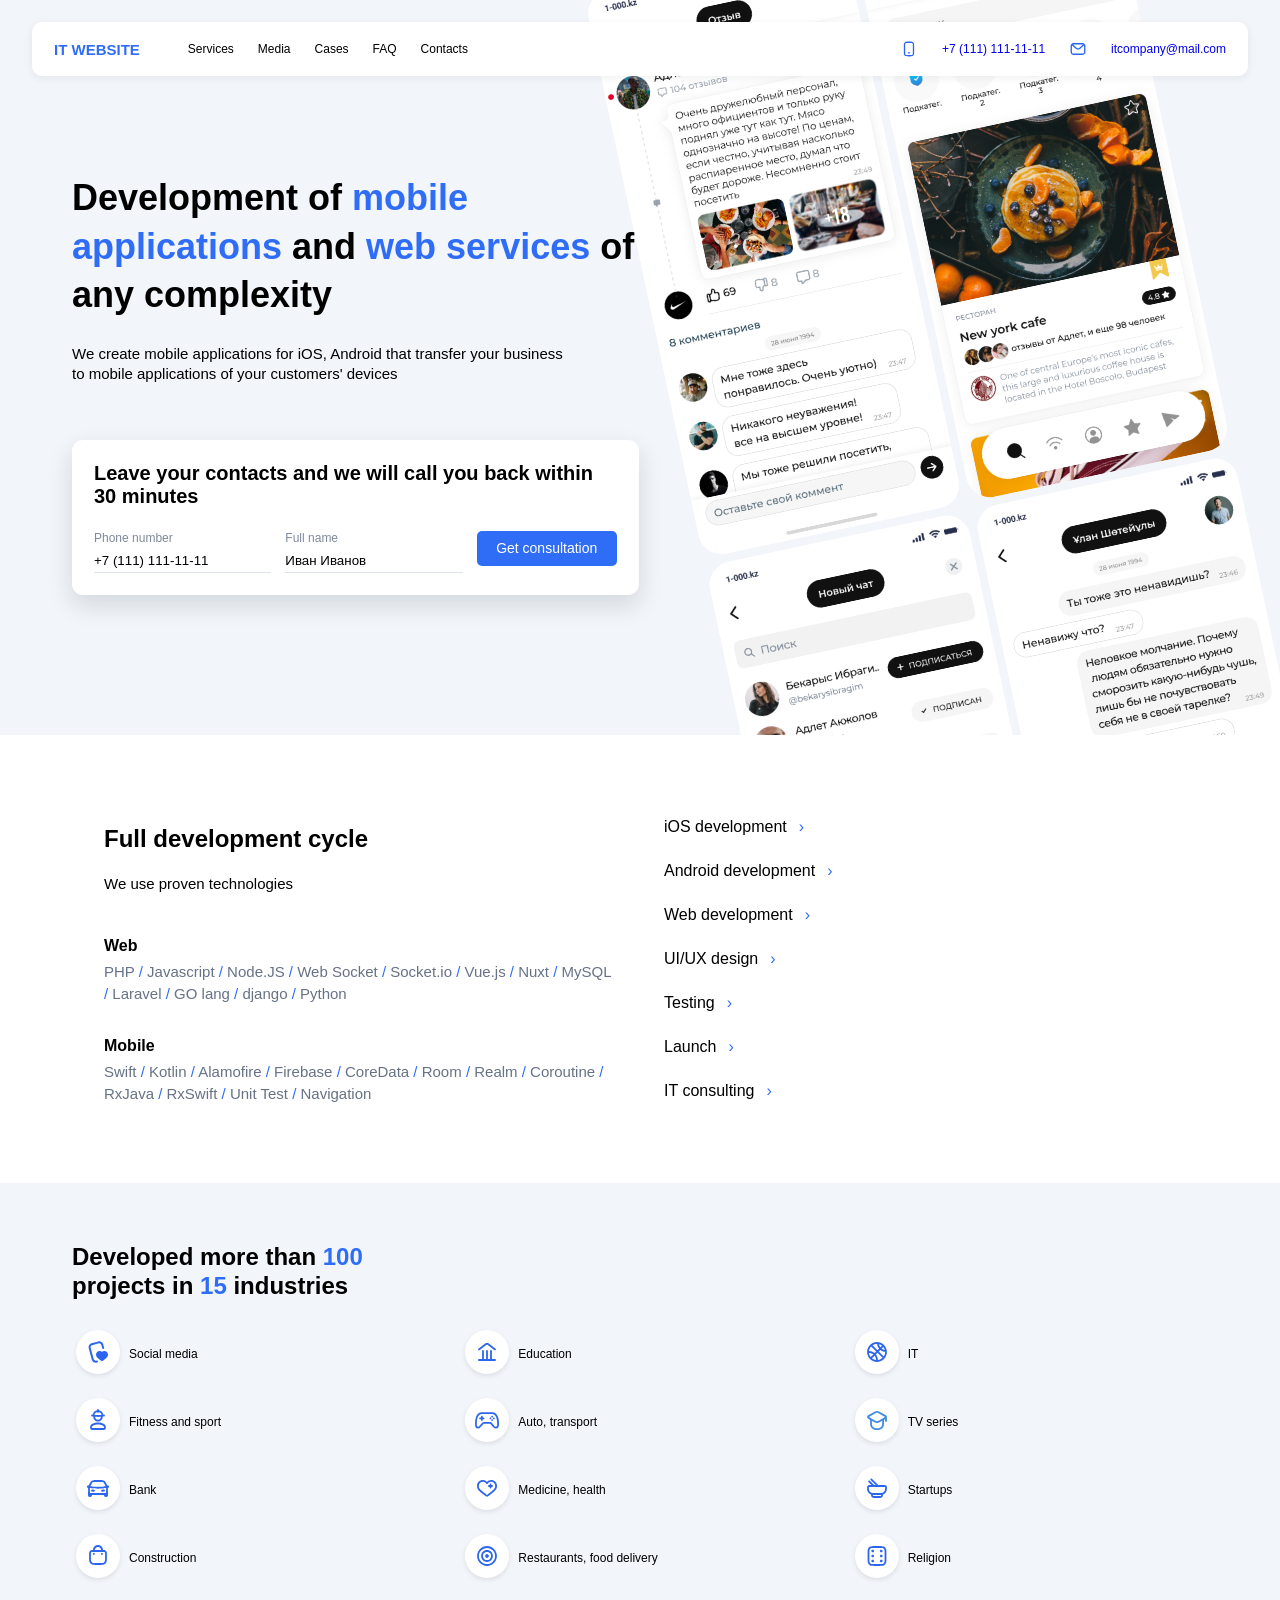
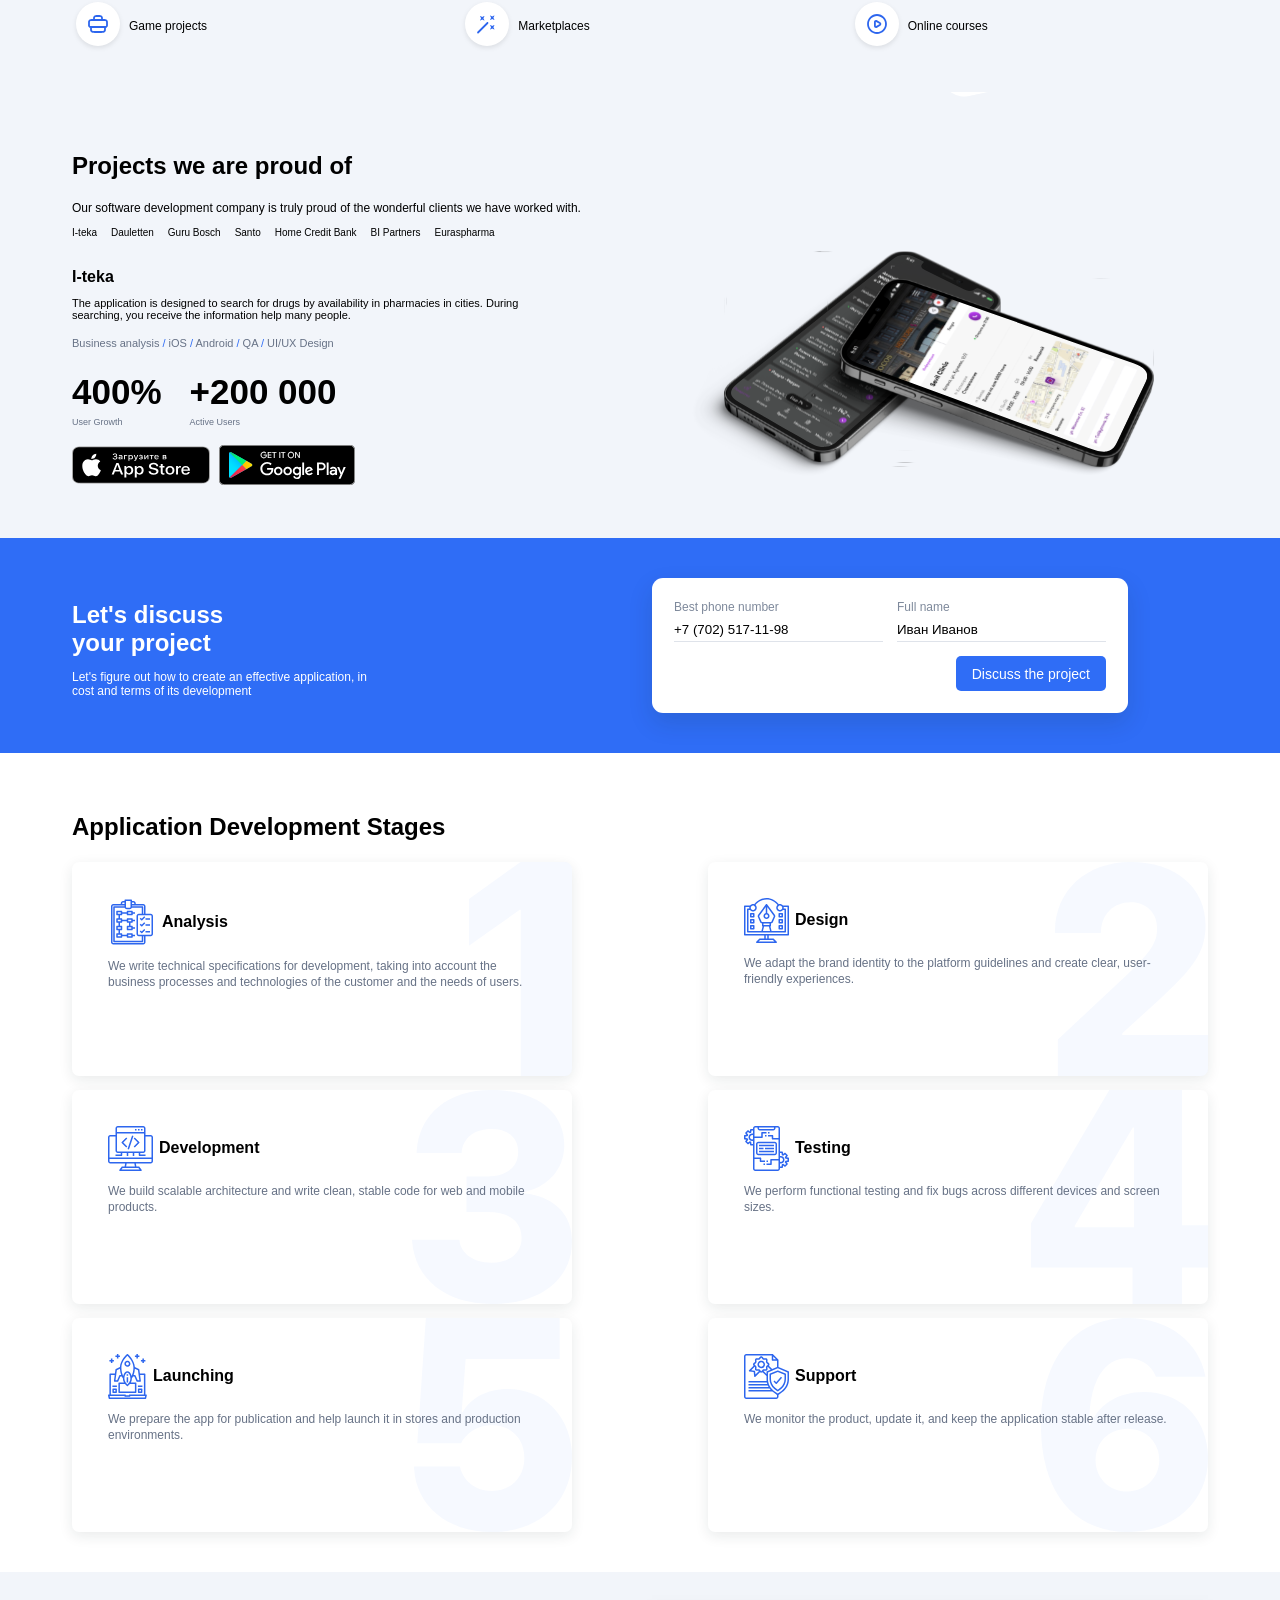
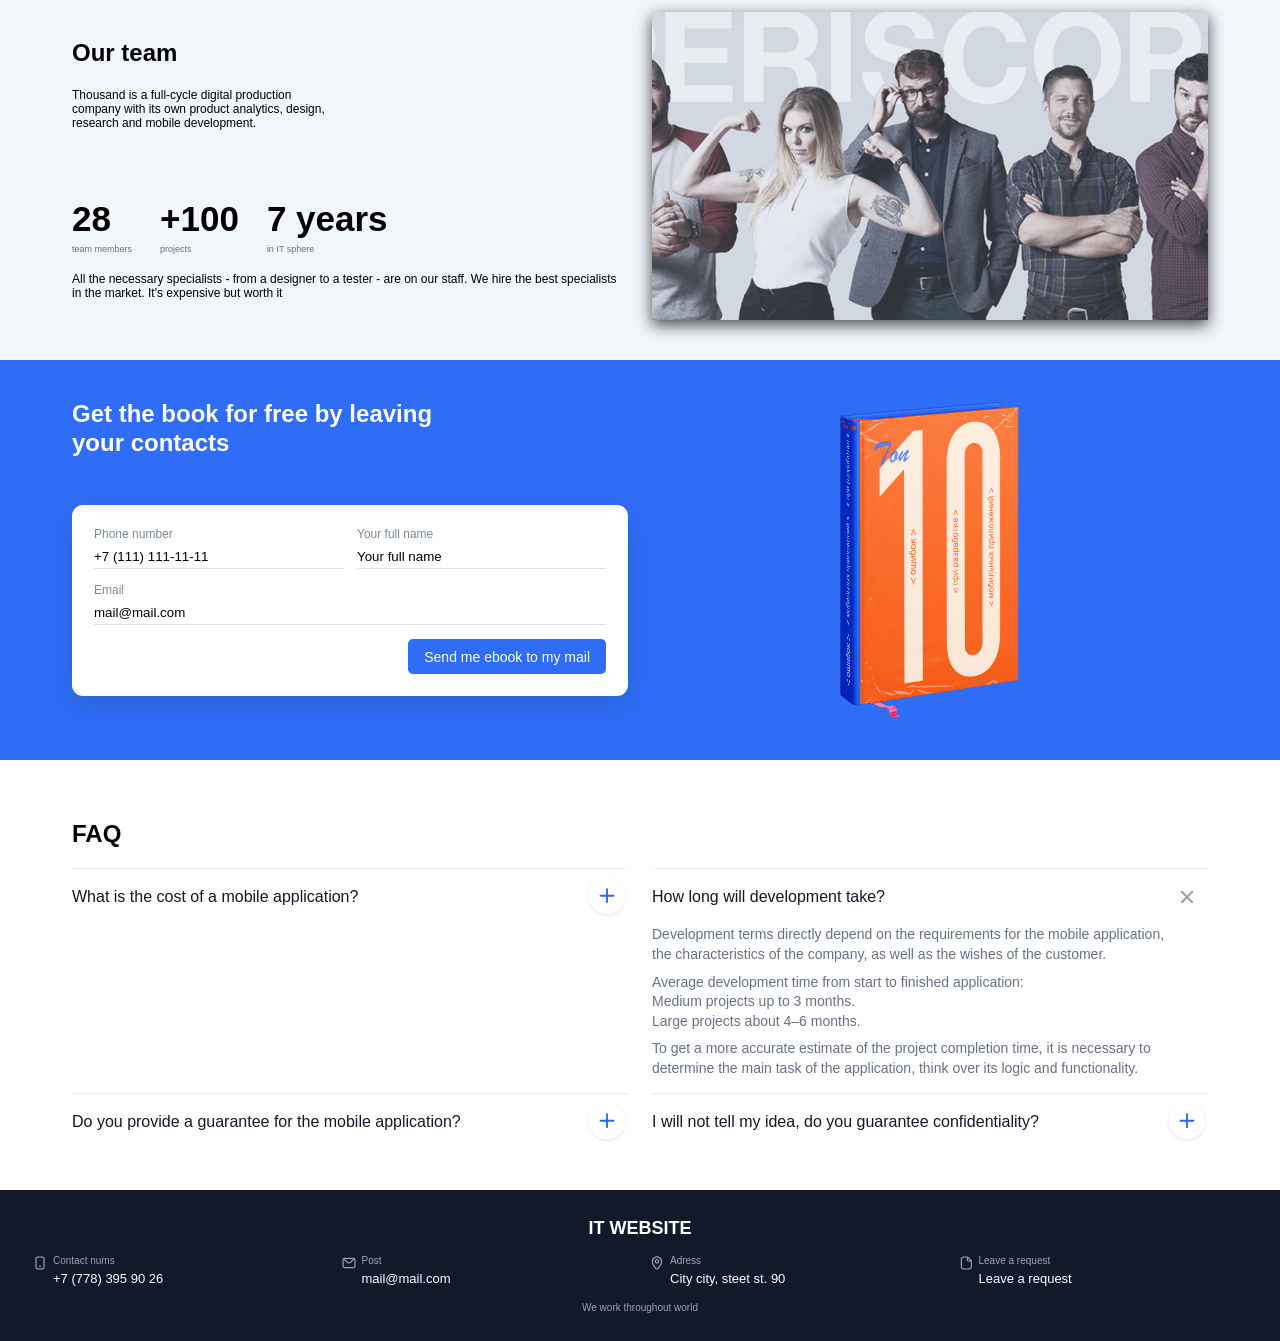
==== commit 9ae7dc23: "final full page adaptive" ====
--- a/index.html
+++ b/index.html
@@ -68,7 +68,7 @@
                     <div class="form_fields">
                         <label>Phone number<input type="tel" value="+7 (111) 111-11-11"></label>
                         <label>Full name<input type="text" value="Иван Иванов"></label>
-                        <button type="submit">Get<br>consultation</button>
+                        <button type="submit">Get consultation</button>
                     </div>
                 </form>
             </div>
@@ -248,13 +248,15 @@
                     <h2>Our team</h2>
                     <p>Thousand is a full-cycle digital production company with its own product analytics, design,
                         research and mobile development.</p>
+                </div>
+                <div class="team_image"><img src="src/team-photo.png" alt="Our team"></div>
+                <div>
                     <div class="stats"><strong>28<small>team
                                 members</small></strong><strong>+100<small>projects</small></strong><strong>7
                             years<small>in IT sphere</small></strong></div>
                     <p>All the necessary specialists - from a designer to a tester - are on our staff. We hire the best
                         specialists in the market. It's expensive but worth it</p>
                 </div>
-                <div class="team_image"><img src="src/team-photo.svg" alt="Our team"></div>
             </div>
         </div>
 
--- a/styles.css
+++ b/styles.css
@@ -102,12 +102,15 @@
 
 .mobile_menu {
     position: fixed;
-    inset: 0;
+    inset: 0 0 auto;
     z-index: 20;
     display: none;
+    max-height: 100vh;
     padding: 48px 24px;
+    overflow-y: auto;
     text-align: center;
     background: #fff;
+    border-radius: 0 0 12px 12px;
 }
 
 .mobile_menu.open {
@@ -159,7 +162,6 @@
     position: relative;
     min-height: 0;
     padding-top: 88px;
-    padding-bottom: 48px;
 }
 
 .first_page h1 {
@@ -227,13 +229,17 @@
     font-size: 14px;
 }
 
+.consultation .form_fields button {
+    align-self: flex-start;
+}
+
 .first_page_gallery {
     position: relative;
     z-index: 0;
     display: grid;
     grid-template-columns: repeat(2, 1fr);
-    width: min(210px, 62vw);
-    margin: 8px auto 18px;
+    width: calc(100% + 24px);
+    margin: 0 0 -800px 90px;
     gap: 8px;
     transform: rotate(-12deg);
 }
@@ -359,6 +365,11 @@
 
 .case_block h3 {
     margin-bottom: 10px;
+    font-size: 25px;
+}
+
+.case_block>img {
+    order: -1;
 }
 
 .case_block p {
@@ -491,6 +502,7 @@
 .team_image img {
     display: block;
     width: 100%;
+    box-shadow: 0px 5px 15px rgba(0, 0, 0, 0.713);
 }
 
 .team_image span {
@@ -509,6 +521,18 @@
     height: 190px;
     margin: auto;
     object-fit: contain;
+}
+
+.eighth_page h2 {
+    order: 0;
+}
+
+.eighth_page img {
+    order: 1;
+}
+
+.eighth_page .book_form {
+    order: 2;
 }
 
 .ninth_page {
@@ -538,7 +562,7 @@
     color: var(--ink);
     background: transparent;
     font: inherit;
-    font-size: 12px;
+    font-size: 16px;
     text-align: left;
 }
 
@@ -561,7 +585,7 @@
 .faq_answer p {
     margin: 0 0 8px;
     color: var(--muted);
-    font-size: 10px;
+    font-size: 14px;
     line-height: 1.4;
 }
 
@@ -586,7 +610,7 @@
     justify-content: center;
     margin-bottom: 24px;
     color: #fff;
-    font-size: 24px;
+    font-size: 22px;
     font-weight: 700;
     text-align: center;
 }
@@ -599,7 +623,15 @@
 
 .footer_item {
     display: flex;
+    flex: 1 1 calc(50% - 6px);
+    min-width: 0;
     gap: 5px;
+}
+
+.footer_item>img {
+    flex: 0 0 16px;
+    width: 16px;
+    height: 16px;
 }
 
 
@@ -607,15 +639,17 @@
     display: flex;
     flex-direction: column;
     gap: 5px;
+    min-width: 0;
+    white-space: nowrap;
 }
 
 .footer_item span {
     color: #99a5b9;
-    font-size: 12px;
+    font-size: 10px;
 }
 
 .footer_item strong {
-    font-size: 15px;
+    font-size: 13px;
     font-weight: 500;
 
 }
@@ -626,7 +660,7 @@
     margin: 24px 0 0;
     color: #99a5b9;
     text-align: center;
-    font-size: 12px;
+    font-size: 10px;
 }
 
 @media (min-width: 768px) {
@@ -637,7 +671,7 @@
 
     .footer_logo {
         margin-bottom: 16px;
-        font-size: 20px;
+        font-size: 18px;
     }
 
     .footer_contacts {
@@ -694,6 +728,34 @@
 
     .navigation {
         display: none;
+    }
+
+    .header>.container {
+        position: relative;
+    }
+
+    .logo {
+        position: absolute;
+        left: 50%;
+        margin: 0;
+        transform: translateX(-50%);
+    }
+
+    .header_contacts {
+        display: flex;
+        align-items: center;
+        gap: 6px;
+        margin-left: auto;
+        color: var(--blue);
+    }
+
+    .header_contacts> :nth-child(-n+2) {
+        display: none;
+    }
+
+    .header_contacts img {
+        width: 18px;
+        height: 18px;
     }
 
     .first_page>.container {
@@ -724,19 +786,6 @@
         max-width: none;
     }
 
-    .form_fields {
-        flex-direction: row;
-    }
-
-    .form_fields label {
-        flex: 1 1 0;
-        min-width: 0;
-    }
-
-    .form_fields button {
-        width: 140px;
-    }
-
     .second_page>.container {
 
         grid-template-columns: 1fr 1fr;
@@ -753,17 +802,59 @@
         grid-row: 1 / span 2;
     }
 
-    .industry_list {
-        grid-template-columns: repeat(3, 1fr);
-    }
-
-    .case_block,
+    .case_block {
+        grid-template-columns: 1fr 1fr;
+    }
+
+    .case_block h3 {
+        font-size: 16px;
+    }
+
+    .case_block>img {
+        order: 0;
+    }
+
     .split_block {
+        grid-template-columns: 1fr;
+    }
+
+    .eighth_page .split_block {
         grid-template-columns: 1fr 1fr;
+        align-items: start;
+    }
+
+    .eighth_page h2 {
+        grid-column: 1 / -1;
+        grid-row: 1;
+    }
+
+    .eighth_page .book_form {
+        grid-column: 1;
+        grid-row: 2;
+        align-self: start;
+    }
+
+    .eighth_page img {
+        order: 0;
+        grid-column: 2;
+        grid-row: 2;
+        align-self: center;
+        justify-self: center;
+        width: min(220px, 70%);
+        height: 320px;
+    }
+
+    .eighth_page .book_form {
+        order: 0;
+    }
+
+    .seventh_page .split_block>div:first-child>p {
+        margin-right: 300px;
     }
 
     .request_form {
         grid-template-columns: 1fr 1fr;
+        margin-right: 80px;
     }
 
     .request_form button {
@@ -776,43 +867,21 @@
         grid-row: 1;
     }
 
-    .stages_list {
-        display: grid;
-        grid-template-columns: repeat(2, minmax(0, 500px));
-        justify-content: space-between;
-    }
-
-    .faq_list {
-        grid-template-columns: repeat(2, minmax(0, 1fr));
-        gap: 0 24px;
-    }
-
-    .faq_item:nth-child(1) {
-        grid-column: 2;
-        grid-row: 1;
-    }
-
-    .faq_item:nth-child(2) {
-        grid-column: 2;
-        grid-row: 2;
-    }
-
-    .faq_item:nth-child(3) {
-        grid-column: 1;
-        grid-row: 1;
-    }
-
-    .faq_item:nth-child(4) {
-        grid-column: 1;
-        grid-row: 2;
-    }
-
     .footer_contacts {
         grid-template-columns: repeat(4, 1fr);
     }
 }
 
 @media (min-width: 1024px) {
+    .header>.container {
+        position: static;
+    }
+
+    .logo {
+        position: static;
+        transform: none;
+    }
+
     .first_page {
         z-index: 0;
     }
@@ -843,6 +912,10 @@
         color: var(--blue);
     }
 
+    .header_contacts> :nth-child(-n+2) {
+        display: inline;
+    }
+
     .first_page>.container {
         display: flex;
         flex-direction: column;
@@ -850,8 +923,30 @@
         padding-bottom: 100px;
     }
 
+    .split_block {
+        grid-template-columns: 1fr 1fr;
+    }
+
+    .seventh_page .split_block>div:not(.team_image) {
+        grid-column: 1;
+    }
+
+    .seventh_page .team_image {
+        grid-column: 2;
+        grid-row: 1 / span 2;
+    }
+
     .form_fields {
         flex-direction: row;
+    }
+
+    .form_fields label {
+        flex: 1 1 0;
+        min-width: 0;
+    }
+
+    .form_fields button {
+        width: 140px;
     }
 
     .first_page_gallery {
@@ -900,7 +995,13 @@
     }
 
     .industry_list {
+        grid-template-columns: repeat(3, 1fr);
         gap: 16px 32px;
+    }
+
+    .stages_list {
+        grid-template-columns: repeat(2, minmax(0, 500px));
+        justify-content: space-between;
     }
 
 
@@ -934,4 +1035,29 @@
         grid-column: 2;
         justify-self: end
     }
+
+    .faq_list {
+        grid-template-columns: repeat(2, minmax(0, 1fr));
+        gap: 0 24px;
+    }
+
+    .faq_item:nth-child(1) {
+        grid-column: 2;
+        grid-row: 1;
+    }
+
+    .faq_item:nth-child(2) {
+        grid-column: 2;
+        grid-row: 2;
+    }
+
+    .faq_item:nth-child(3) {
+        grid-column: 1;
+        grid-row: 1;
+    }
+
+    .faq_item:nth-child(4) {
+        grid-column: 1;
+        grid-row: 2;
+    }
 }
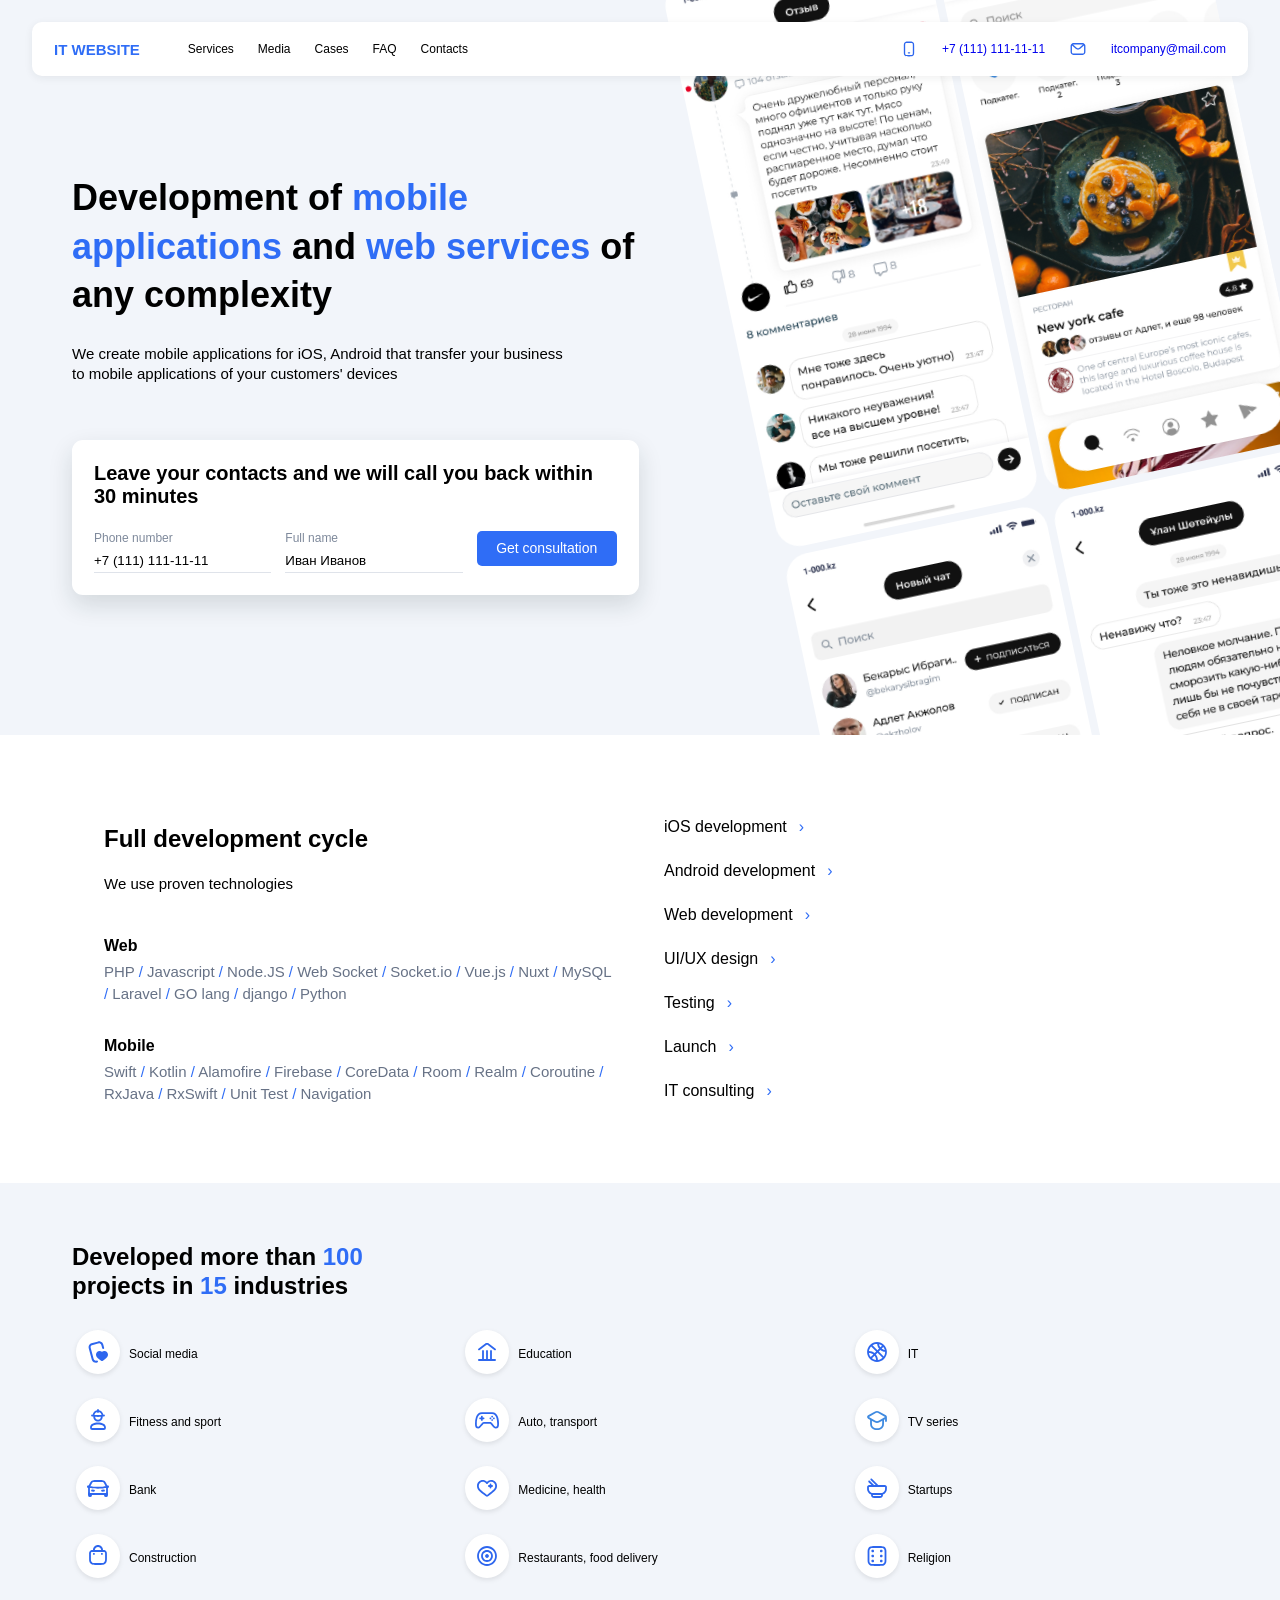
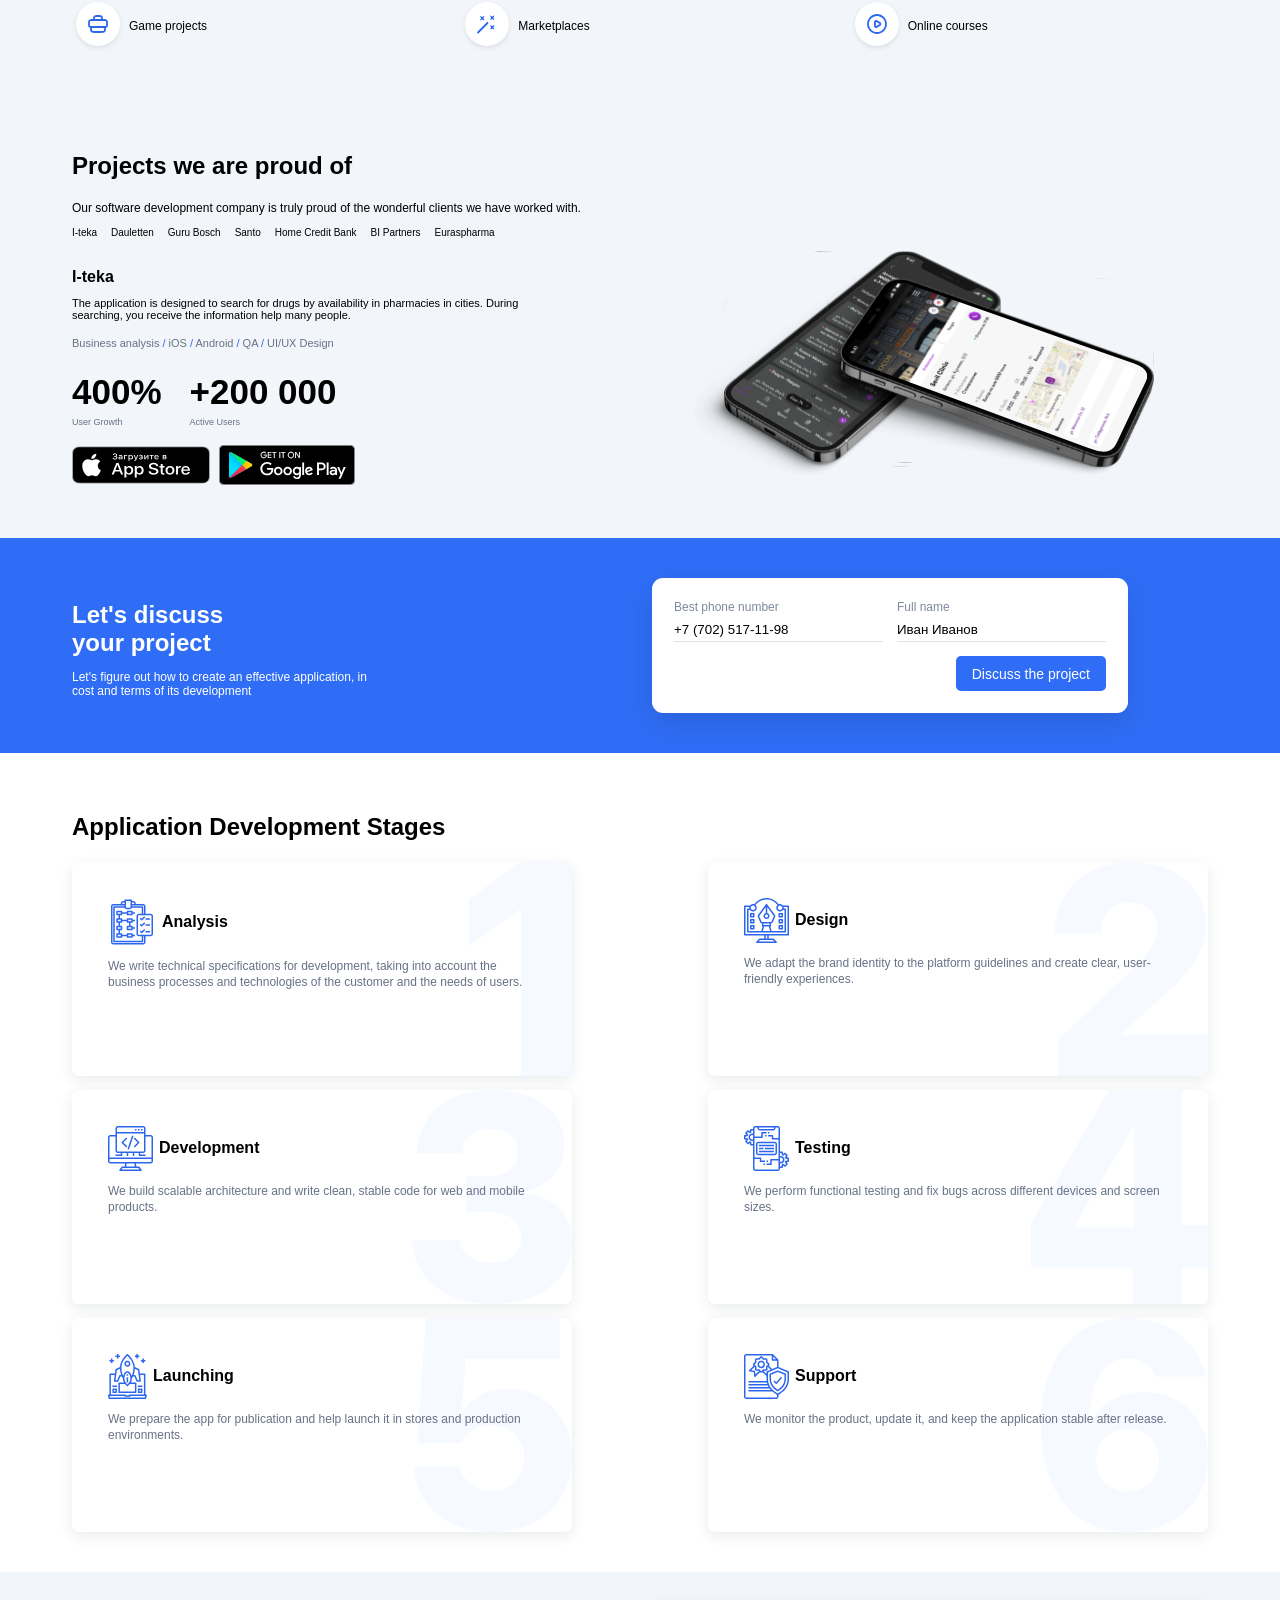
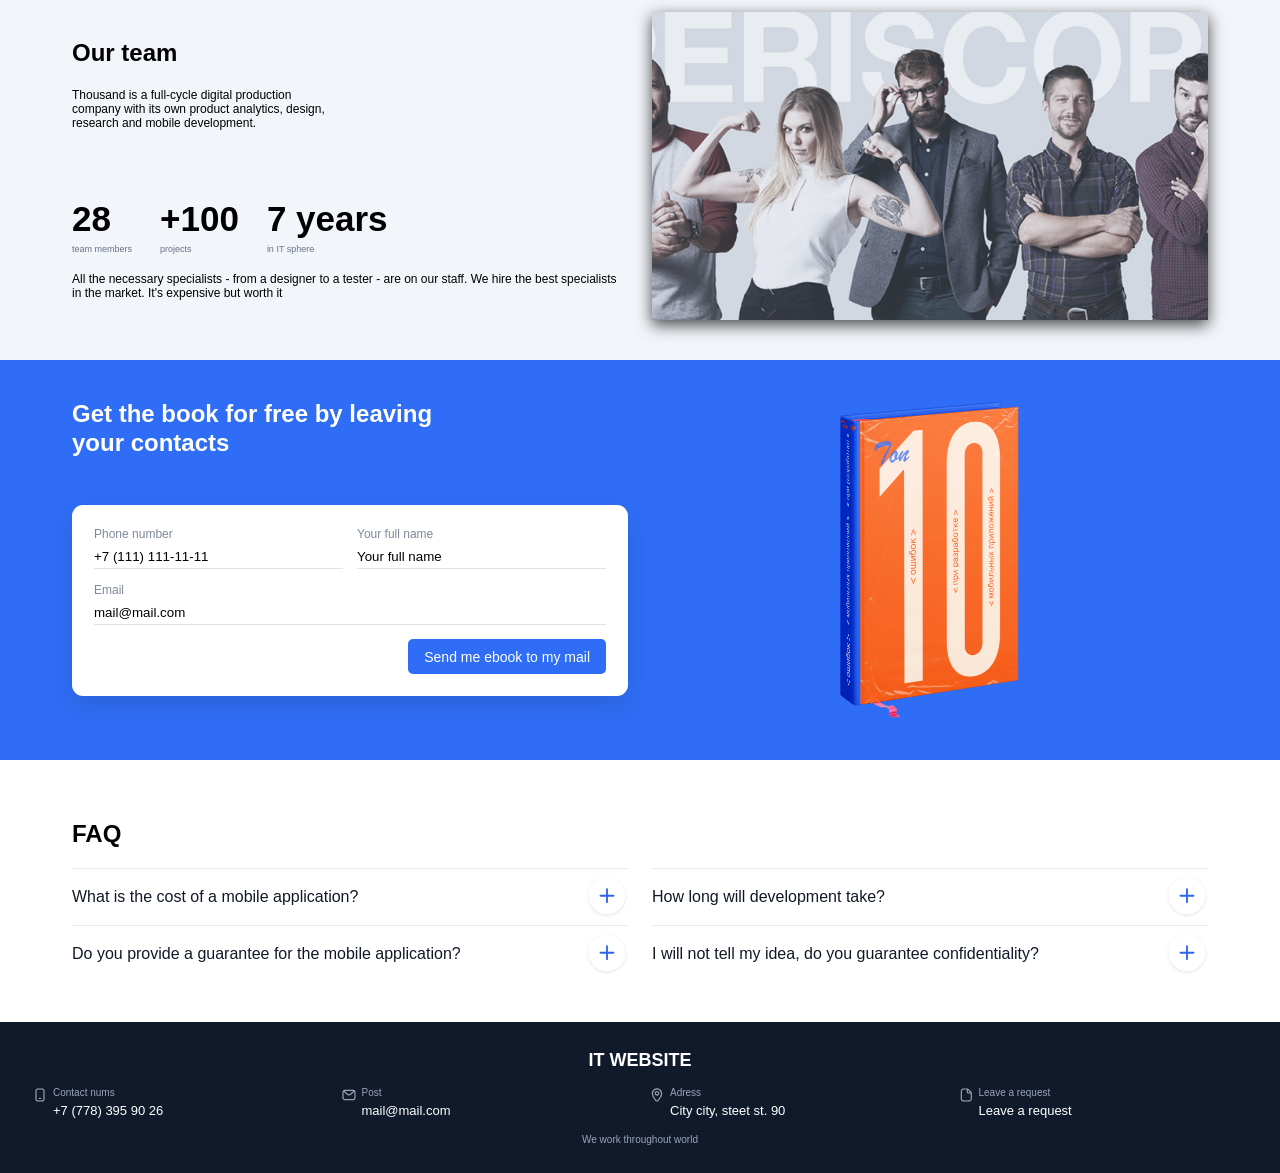
==== commit 6e2bbf63: "final ver" ====
--- a/index.html
+++ b/index.html
@@ -56,12 +56,22 @@
                         mobile applications of your customers' devices</p>
                 </div>
                 <div class="first_page_gallery">
-                    <img src="src/pic1.jpg" alt="">
-                    <img src="src/pic2.jpg" alt="">
-                    <img src="src/pic3.jpg" alt="">
-                    <img src="src/pic4.jpg" alt="">
-                    <img src="src/pic5.jpg" alt="">
-                    <img src="src/pic6.jpg" alt="">
+                    <div class="gallery_column">
+                        <img src="src/pic1.jpg" alt="">
+                        <img src="src/pic3.jpg" alt="">
+                        <img src="src/pic5.jpg" alt="">
+                        <img src="src/pic1.jpg" alt="">
+                        <img src="src/pic3.jpg" alt="">
+                        <img src="src/pic5.jpg" alt="">
+                    </div>
+                    <div class="gallery_column">
+                        <img src="src/pic2.jpg" alt="">
+                        <img src="src/pic4.jpg" alt="">
+                        <img src="src/pic6.jpg" alt="">
+                        <img src="src/pic2.jpg" alt="">
+                        <img src="src/pic4.jpg" alt="">
+                        <img src="src/pic6.jpg" alt="">
+                    </div>
                 </div>
                 <form class="consultation">
                     <strong>Leave your contacts and we will call you back within 30 minutes</strong>
@@ -275,10 +285,10 @@
             <div class="container">
                 <h2>FAQ</h2>
                 <div class="faq_list">
-                    <div class="faq_item is-open">
-                        <button class="faq_question" type="button" aria-expanded="true">
+                    <div class="faq_item">
+                        <button class="faq_question" type="button" aria-expanded="false">
                             <span>How long will development take?</span>
-                            <img src="src/ico/+silver.svg" alt="">
+                            <img src="src/ico/+blue.svg" alt="">
                         </button>
                         <div class="faq_answer">
                             <p>Development terms directly depend on the requirements for the mobile application, the
@@ -349,34 +359,7 @@
         </div>
     </footer>
 
-    <script>
-        const menu = document.querySelector('.mobile_menu');
-        const menuButton = document.querySelector('.menu_button');
-        const closeMenu = () => {
-            menu.classList.remove('open');
-            menuButton.setAttribute('aria-expanded', 'false');
-            menu.setAttribute('aria-hidden', 'true');
-        };
-        menuButton.onclick = () => {
-            menu.classList.add('open');
-            menuButton.setAttribute('aria-expanded', 'true');
-            menu.setAttribute('aria-hidden', 'false');
-        };
-        document.querySelector('.menu_close').onclick = closeMenu;
-        menu.querySelectorAll('a').forEach(link => link.onclick = closeMenu);
-        document.addEventListener('keydown', event => {
-            if (event.key === 'Escape' && menu.classList.contains('open')) closeMenu();
-        });
-
-        document.querySelectorAll('.faq_question').forEach(question => {
-            question.onclick = () => {
-                const item = question.closest('.faq_item');
-                const isOpen = item.classList.toggle('is-open');
-                question.setAttribute('aria-expanded', String(isOpen));
-                question.querySelector('img').src = isOpen ? 'src/ico/+silver.svg' : 'src/ico/+blue.svg';
-            };
-        });
-    </script>
+    <script src="script.js"></script>
 </body>
 
-</html>+</html>
--- a/styles.css
+++ b/styles.css
@@ -58,7 +58,6 @@
     position: fixed;
     inset: 8px 0 auto;
     z-index: 10;
-    ;
 }
 
 .header>.container {
@@ -120,7 +119,7 @@
 .menu_close {
     position: absolute;
     top: 16px;
-    right: 24px;
+    left: 24px;
     font-size: 28px;
 }
 
@@ -239,8 +238,10 @@
     display: grid;
     grid-template-columns: repeat(2, 1fr);
     width: calc(100% + 24px);
+    height: 1000px;
     margin: 0 0 -800px 90px;
     gap: 8px;
+    overflow: hidden;
     transform: rotate(-12deg);
 }
 
@@ -248,6 +249,39 @@
     width: 100%;
     height: auto;
     border-radius: 24px;
+}
+
+.gallery_column {
+    display: grid;
+    min-width: 0;
+    gap: 8px;
+    will-change: transform;
+    animation: gallery-scroll-up 25s linear infinite;
+}
+
+.gallery_column:nth-child(2) {
+    animation-name: gallery-scroll-down;
+    animation-duration: 25s;
+}
+
+@keyframes gallery-scroll-up {
+    from {
+        transform: translateY(0);
+    }
+
+    to {
+        transform: translateY(-50%);
+    }
+}
+
+@keyframes gallery-scroll-down {
+    from {
+        transform: translateY(-50%);
+    }
+
+    to {
+        transform: translateY(0);
+    }
 }
 
 .second_page {
@@ -304,7 +338,8 @@
     margin-left: 12px;
 }
 
-.nav_block a:hover {
+.nav_block a:hover,
+.case_tabs a:hover {
     font-weight: 600;
     text-decoration: underline;
     text-decoration-color: var(--blue);
@@ -349,14 +384,6 @@
     color: black;
 }
 
-.case_tabs a:hover {
-    font-weight: 600;
-    text-decoration: underline;
-    text-decoration-color: var(--blue);
-    text-underline-offset: 5px;
-}
-
-
 .case_block {
     display: grid;
     gap: 24px;
@@ -370,17 +397,14 @@
 
 .case_block>img {
     order: -1;
+    width: 100%;
+    max-height: 260px;
+    object-fit: contain;
 }
 
 .case_block p {
     max-width: 470px;
     font-size: 11px;
-}
-
-.case_block>img {
-    width: 100%;
-    max-height: 260px;
-    object-fit: contain;
 }
 
 .stats {
@@ -468,7 +492,7 @@
 }
 
 .stage_content {
-    margin: 20px
+    margin: 20px;
 }
 
 .stages_list article>div {
@@ -521,14 +545,11 @@
     height: 190px;
     margin: auto;
     object-fit: contain;
+    order: 1;
 }
 
 .eighth_page h2 {
     order: 0;
-}
-
-.eighth_page img {
-    order: 1;
 }
 
 .eighth_page .book_form {
@@ -685,8 +706,6 @@
 
     .footer_item>img {
         flex-basis: 16px;
-        width: 16px;
-        height: 16px;
     }
 
     .footer_world {
@@ -720,10 +739,6 @@
     .logo {
         margin: 0;
         font-size: 15px;
-    }
-
-    .header_contacts {
-        display: none;
     }
 
     .navigation {
@@ -867,9 +882,6 @@
         grid-row: 1;
     }
 
-    .footer_contacts {
-        grid-template-columns: repeat(4, 1fr);
-    }
 }
 
 @media (min-width: 1024px) {
@@ -880,16 +892,6 @@
     .logo {
         position: static;
         transform: none;
-    }
-
-    .first_page {
-        z-index: 0;
-    }
-
-    .third_page {
-        position: relative;
-        z-index: 1;
-        background: var(--light);
     }
 
     .menu_button {
@@ -917,9 +919,6 @@
     }
 
     .first_page>.container {
-        display: flex;
-        flex-direction: column;
-        gap: 24px;
         padding-bottom: 100px;
     }
 
@@ -962,20 +961,6 @@
     h1 {
         font-size: 36px;
     }
-
-    .first_page_gallery img {
-        height: auto;
-    }
-
-    .second_page>.container {
-        grid-template-columns: 1fr 1fr;
-    }
-
-    .languages_block {
-        grid-column: 1;
-        grid-row: 2;
-    }
-
 
     .first_page,
     .second_page,
@@ -989,11 +974,6 @@
         padding: 40px;
     }
 
-    .nav_block {
-        grid-column: 2;
-        grid-row: 1 / span 2;
-    }
-
     .industry_list {
         grid-template-columns: repeat(3, 1fr);
         gap: 16px 32px;
@@ -1006,12 +986,7 @@
 
 
     .eighth_page img {
-        grid-column: 2;
         grid-row: 1 / span 2;
-        align-self: center;
-        justify-self: center;
-        width: min(220px, 70%);
-        height: 320px;
     }
 
     .eighth_page h2 {
@@ -1060,4 +1035,4 @@
         grid-column: 1;
         grid-row: 2;
     }
-}+}
